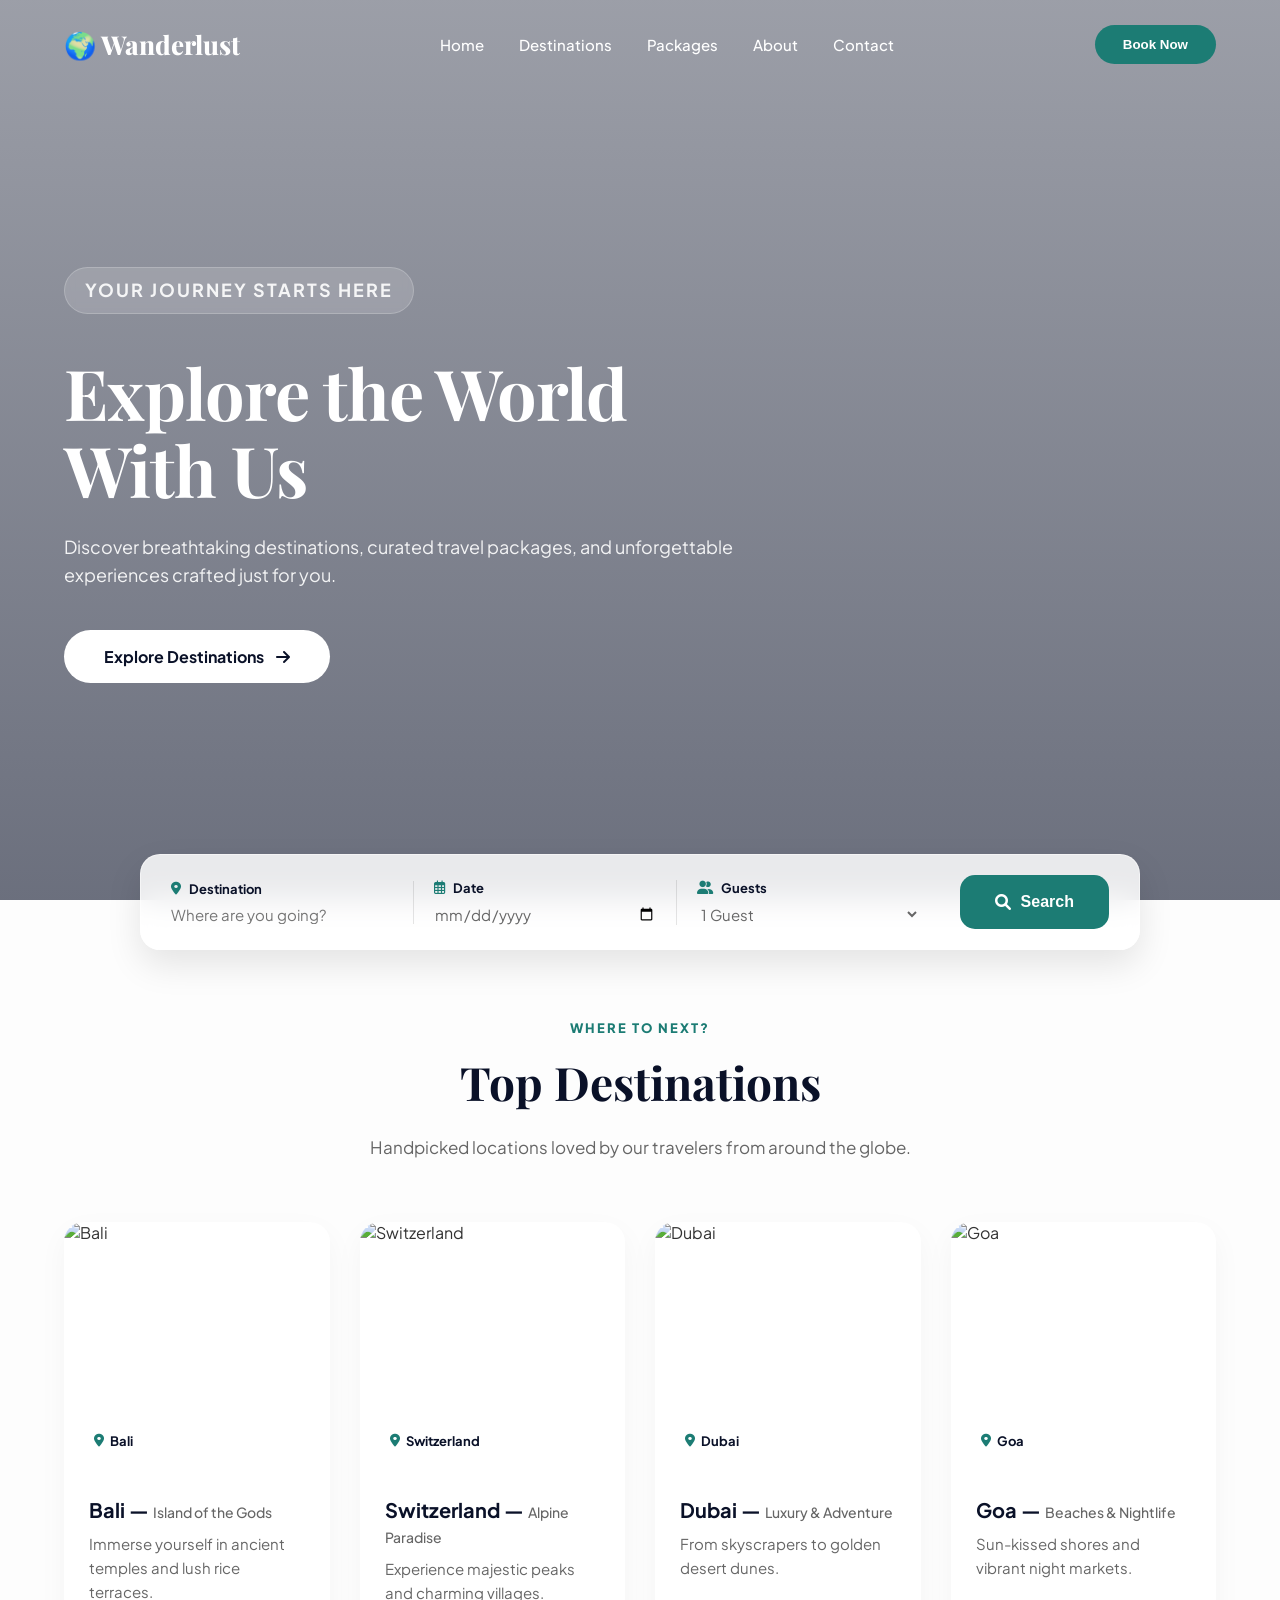
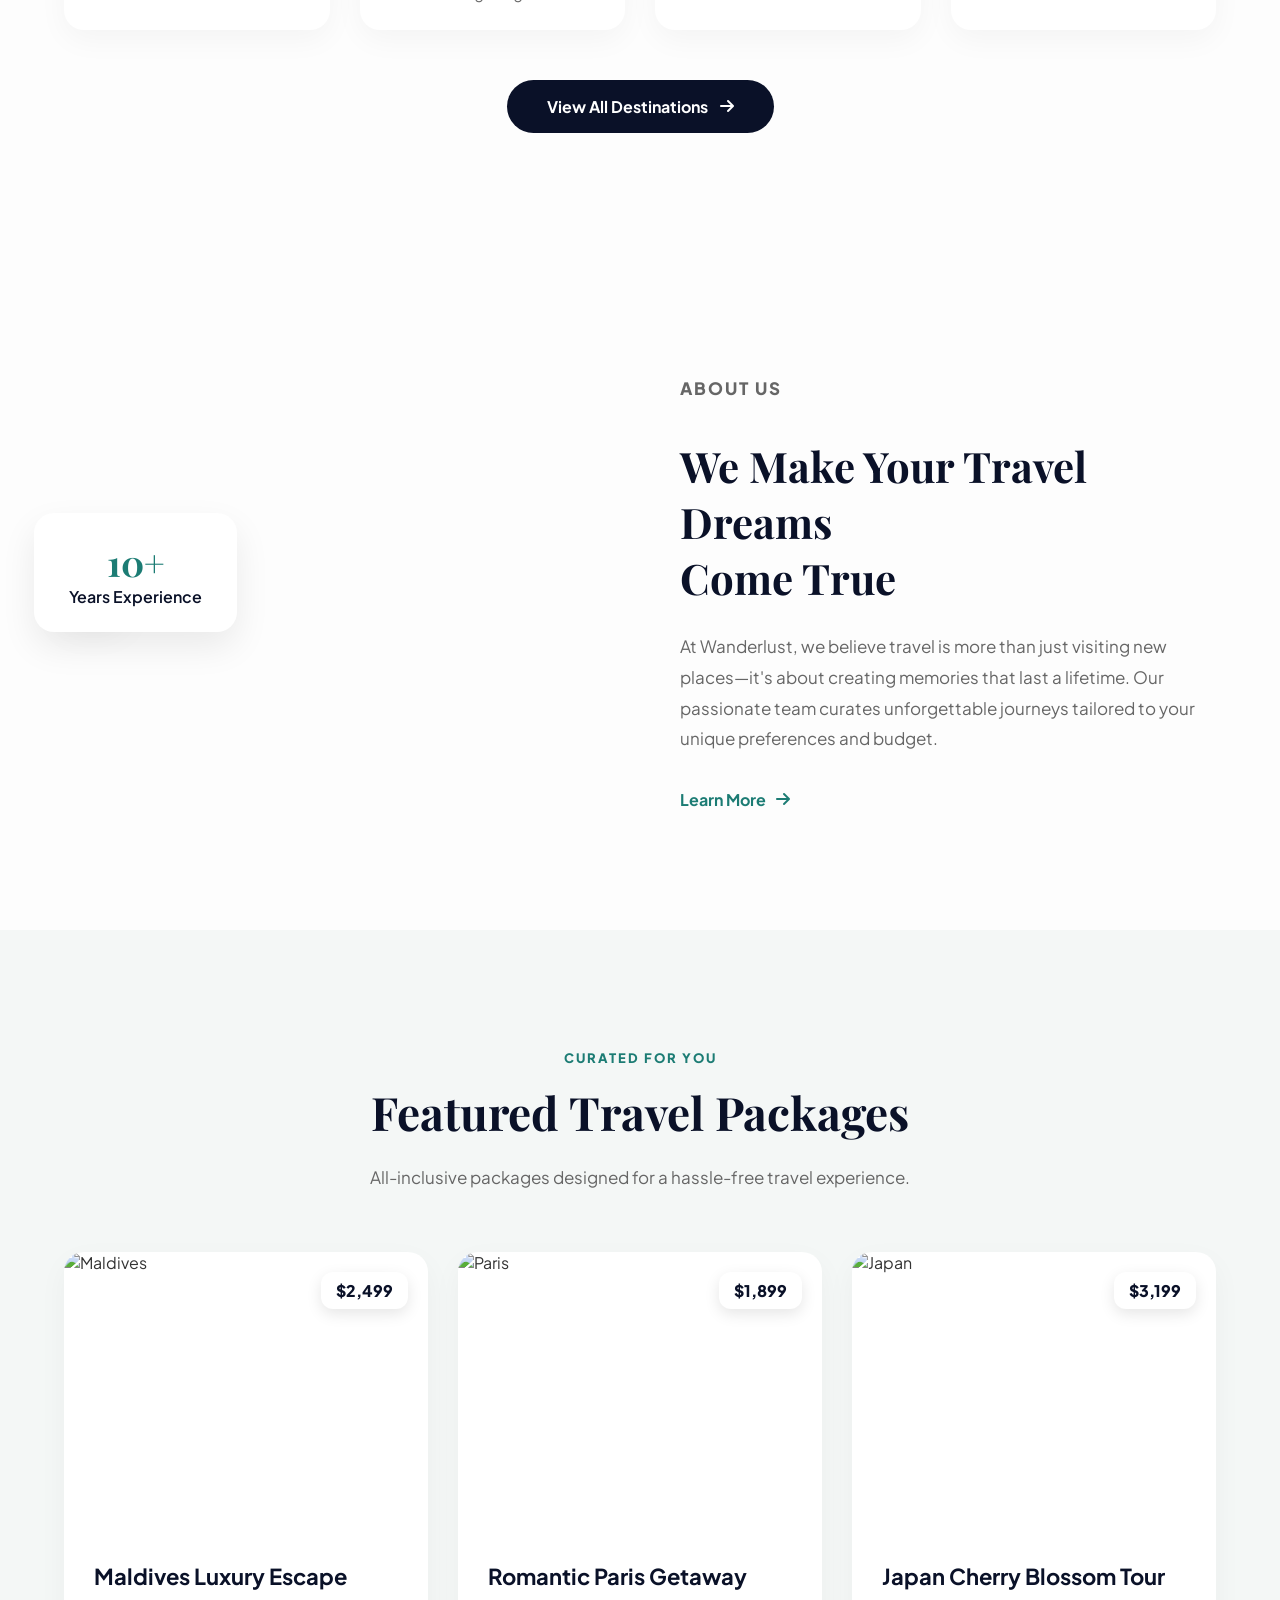
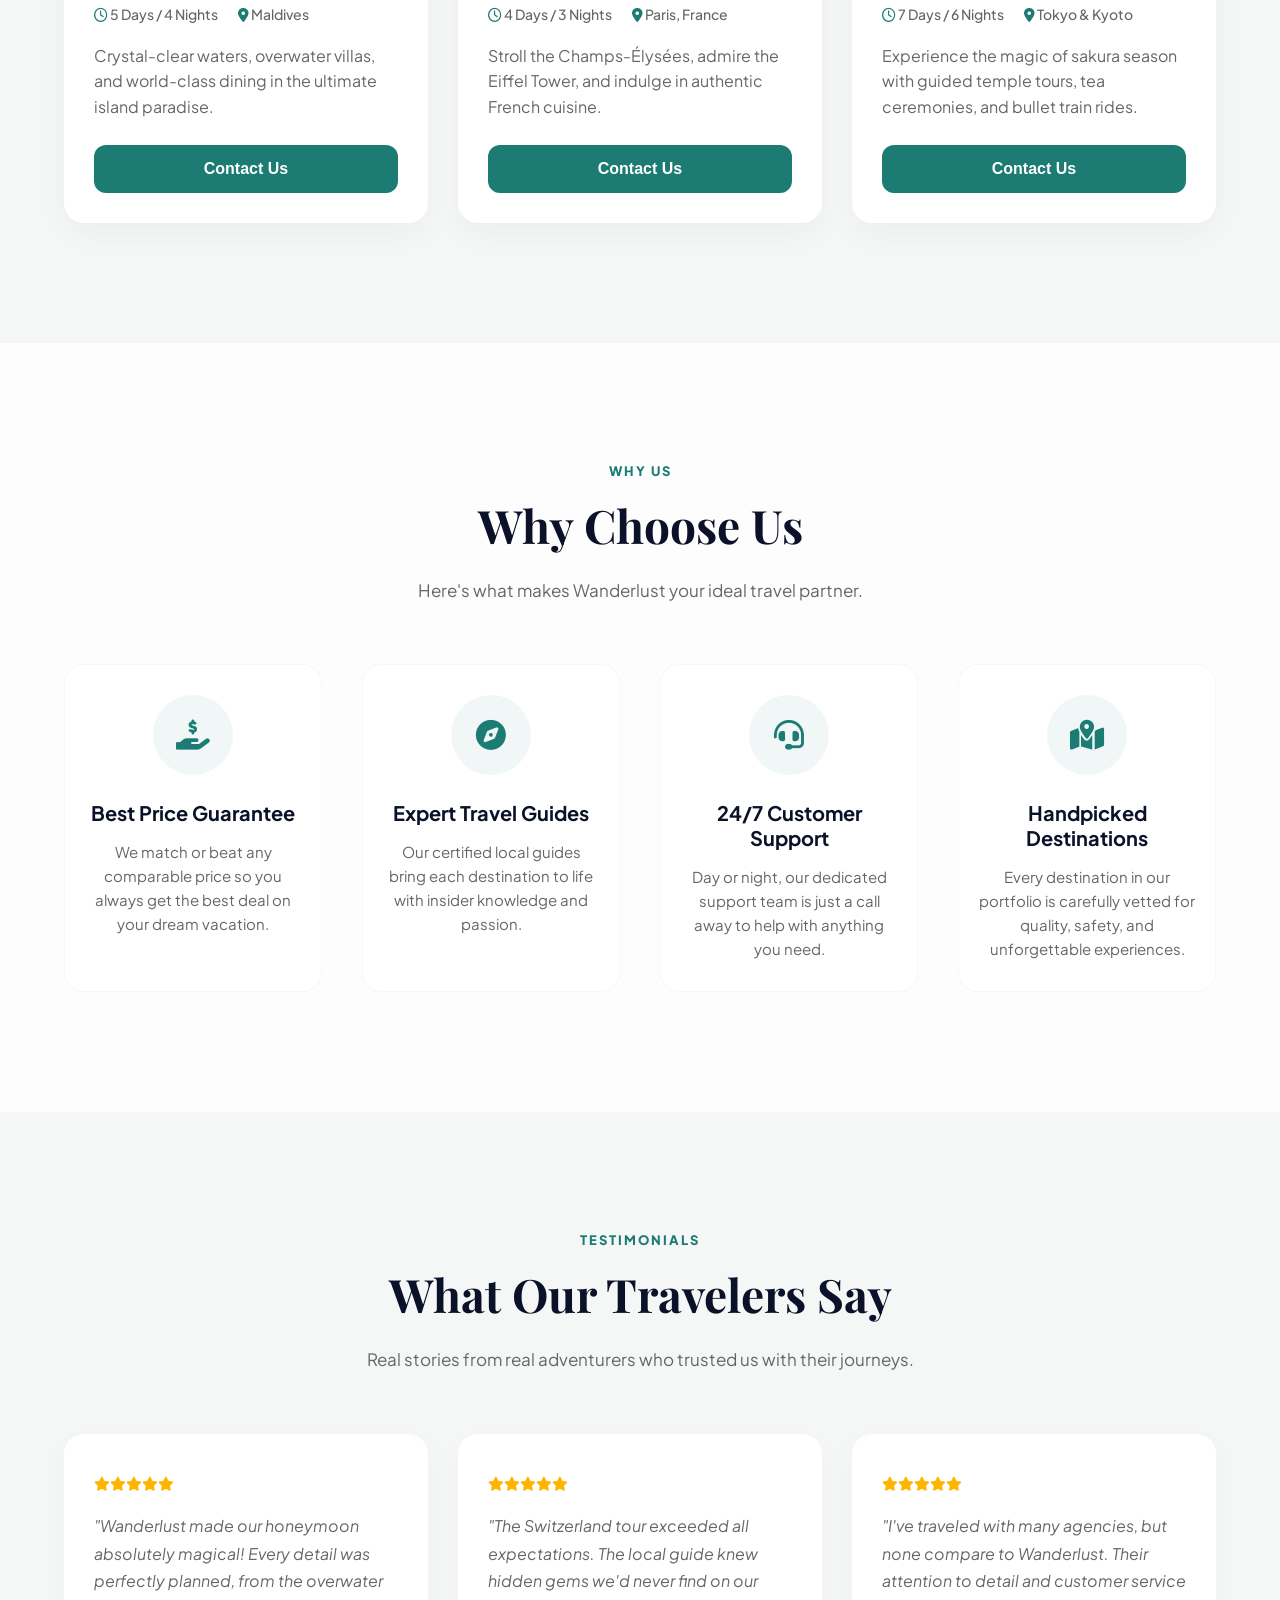
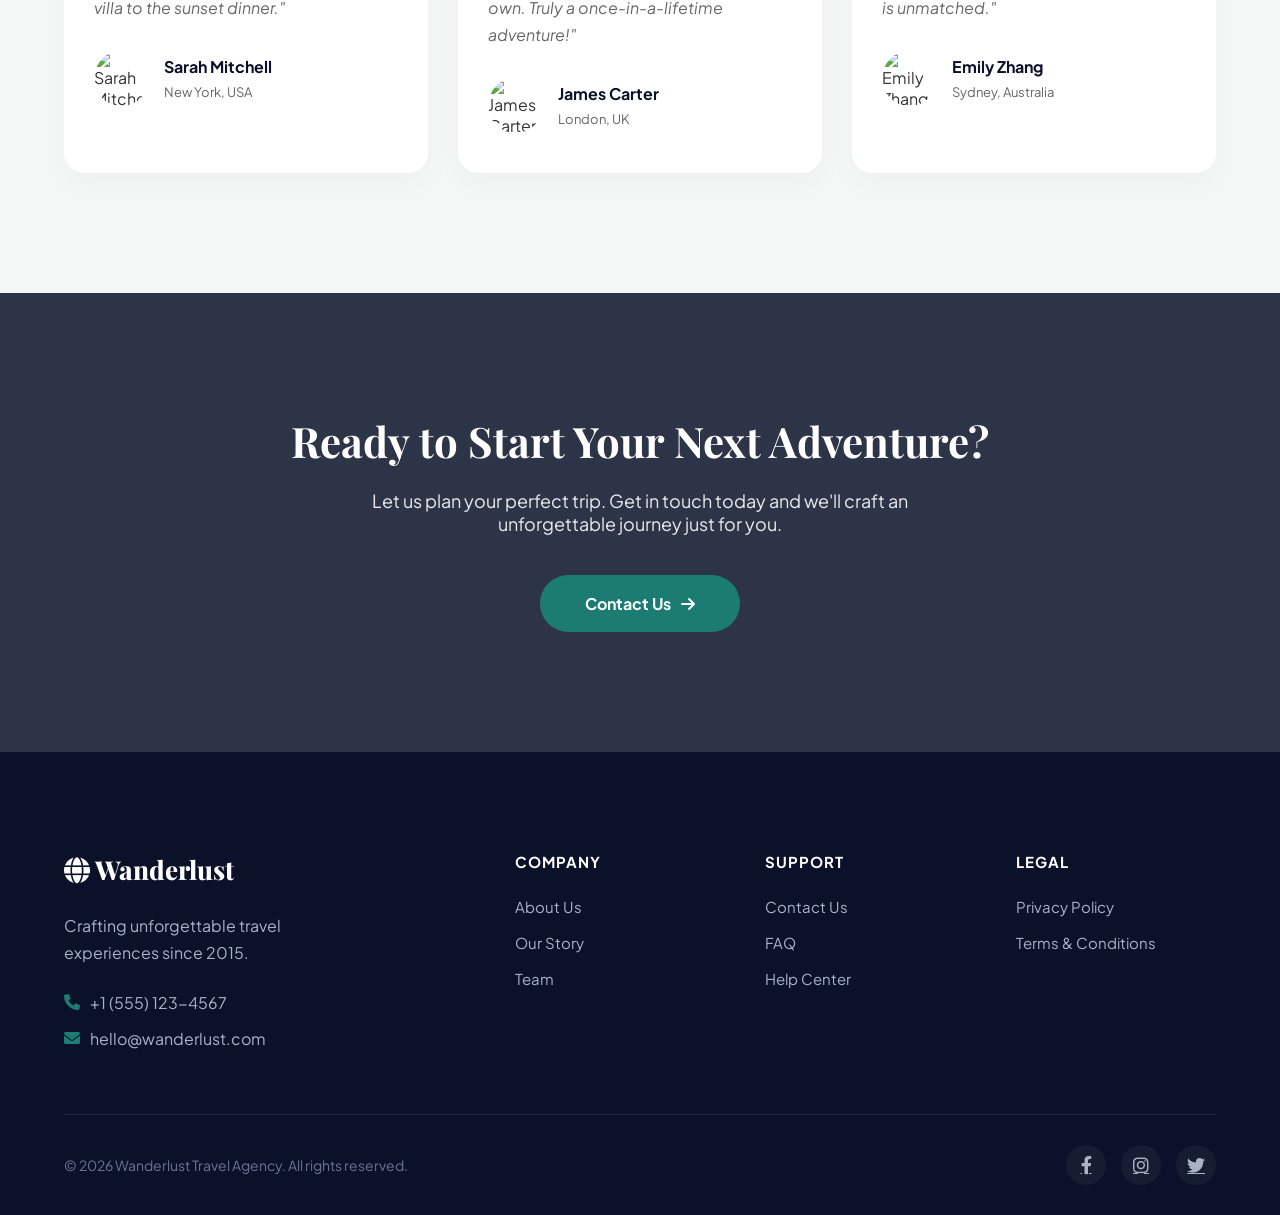
==== index.html @ 271e1ed6 "Upload project files to atharva-dev" ====
<!DOCTYPE html>
<html lang="en">
<head>
    <meta charset="UTF-8">
    <meta name="viewport" content="width=device-width, initial-scale=1.0">
    <title>Wanderlust Travel | Premium Experiences</title>
    <link rel="stylesheet" href="https://cdnjs.cloudflare.com/ajax/libs/font-awesome/6.0.0/css/all.min.css">
    <link rel="stylesheet" href="style.css">
</head>
<body>

    <nav class="navbar" id="navbar">
        <div class="container">
            <div class="logo">🌍 Wanderlust</div>
            <ul class="nav-links">
                <li><a href="index.html">Home</a></li>
                <li><a href="destinations.html">Destinations</a></li>
                <li><a href="index.html#packages">Packages</a></li>
                <li><a href="index.html#about">About</a></li>
                <li><a href="contact.html">Contact</a></li>
            </ul>
            <div class="nav-actions">
                <button class="book-btn">Book Now</button>
                <button class="menu-toggle" aria-label="Toggle Menu">
                    <i class="fas fa-bars"></i>
                </button>
            </div>
        </div>
    </nav>

    <header class="hero" id="home">
        <div class="video-wrapper">
            <video autoplay muted loop playsinline class="hero-video">
                <source src="https://cdn.pixabay.com/vimeo/32884025/ocean-24216.mp4?width=1280&hash=123" type="video/mp4">
            </video>
            <div class="video-overlay"></div>
        </div>

        <div class="container hero-content">
            <div class="hero-text-wrapper">
                <p class="tagline reveal-text">Your journey starts here</p>
                <h1 class="reveal-text">Explore the World<br>With Us</h1>
                <p class="reveal-text delay-1">Discover breathtaking destinations, curated travel packages, and unforgettable experiences crafted just for you.</p>
                <a href="destinations.html" class="explore-btn reveal-text delay-2">Explore Destinations <i class="fas fa-arrow-right"></i></a>
            </div>
        </div>

        <div class="booking-widget-container reveal-up delay-3">
            <form class="glass-booking-bar">
                <div class="input-group">
                    <label><i class="fas fa-map-marker-alt"></i> Destination</label>
                    <input type="text" placeholder="Where are you going?">
                </div>
                <div class="input-group">
                    <label><i class="far fa-calendar-alt"></i> Date</label>
                    <input type="date">
                </div>
                <div class="input-group">
                    <label><i class="fas fa-user-friends"></i> Guests</label>
                    <select>
                        <option>1 Guest</option>
                        <option>2 Guests</option>
                        <option>3+ Guests</option>
                    </select>
                </div>
                <button type="submit" class="search-btn"><i class="fas fa-search"></i> Search</button>
            </form>
        </div>
    </header>

    <section class="destinations" id="destinations-preview">
        <div class="container">
            <div class="section-header fade-up">
                <p class="subtitle">WHERE TO NEXT?</p>
                <h2>Top Destinations</h2>
                <p class="desc">Handpicked locations loved by our travelers from around the globe.</p>
            </div>

            <div class="grid">
                <div class="card hover-reveal fade-up">
                    <div class="card-img">
                        <img src="https://images.unsplash.com/photo-1537996194471-e657df975ab4?auto=format&fit=crop&w=500&q=80" alt="Bali">
                        <div class="badge"><i class="fas fa-map-marker-alt"></i> Bali</div>
                        <div class="card-overlay"><span class="view-btn">View Details</span></div>
                    </div>
                    <div class="card-info">
                        <h3>Bali — <span>Island of the Gods</span></h3>
                        <p>Immerse yourself in ancient temples and lush rice terraces.</p>
                    </div>
                </div>
                <div class="card hover-reveal fade-up delay-1">
                    <div class="card-img">
                        <img src="https://images.unsplash.com/photo-1527668752968-14dc70a27c95?auto=format&fit=crop&w=500&q=80" alt="Switzerland">
                        <div class="badge"><i class="fas fa-map-marker-alt"></i> Switzerland</div>
                        <div class="card-overlay"><span class="view-btn">View Details</span></div>
                    </div>
                    <div class="card-info">
                        <h3>Switzerland — <span>Alpine Paradise</span></h3>
                        <p>Experience majestic peaks and charming villages.</p>
                    </div>
                </div>
                <div class="card hover-reveal fade-up delay-2">
                    <div class="card-img">
                        <img src="https://images.unsplash.com/photo-1512453979798-5ea266f8880c?auto=format&fit=crop&w=500&q=80" alt="Dubai">
                        <div class="badge"><i class="fas fa-map-marker-alt"></i> Dubai</div>
                        <div class="card-overlay"><span class="view-btn">View Details</span></div>
                    </div>
                    <div class="card-info">
                        <h3>Dubai — <span>Luxury & Adventure</span></h3>
                        <p>From skyscrapers to golden desert dunes.</p>
                    </div>
                </div>
                <div class="card hover-reveal fade-up delay-3">
                    <div class="card-img">
                        <img src="https://images.unsplash.com/photo-1512343879784-a960bf40e7f2?auto=format&fit=crop&w=500&q=80" alt="Goa">
                        <div class="badge"><i class="fas fa-map-marker-alt"></i> Goa</div>
                        <div class="card-overlay"><span class="view-btn">View Details</span></div>
                    </div>
                    <div class="card-info">
                        <h3>Goa — <span>Beaches & Nightlife</span></h3>
                        <p>Sun-kissed shores and vibrant night markets.</p>
                    </div>
                </div>
            </div>

            <div style="text-align: center; margin-top: 50px;" class="fade-up">
                <a href="destinations.html" class="explore-btn magnetic-btn" style="background: var(--dark-navy); color: var(--white);">View All Destinations <i class="fas fa-arrow-right"></i></a>
            </div>
        </div>
    </section>

    <section class="about" id="about">
        <div class="container">
            <div class="about-img fade-up">
                <img src="https://images.unsplash.com/photo-1488646953014-85cb44e25828?auto=format&fit=crop&w=800&q=80" alt="Travel">
                <div class="exp-box"> 
                    <h4>10+</h4>
                    <p>Years Experience</p>
                </div>
            </div>

            <div class="about-text fade-up delay-1">
                <p class="section-tag">ABOUT US</p>
                <h2>We Make Your Travel Dreams <br> Come True</h2>
                <p>At Wanderlust, we believe travel is more than just visiting new places—it's about creating memories that last a lifetime. Our passionate team curates unforgettable journeys tailored to your unique preferences and budget.</p>
                <a href="#" class="learn-more">Learn More <i class="fas fa-arrow-right"></i></a>
            </div>
        </div>
    </section>

    <section class="packages" id="packages">
        <div class="container">
            <div class="section-header fade-up">
                <p class="subtitle">CURATED FOR YOU</p>
                <h2>Featured Travel Packages</h2>
                <p class="desc">All-inclusive packages designed for a hassle-free travel experience.</p>
            </div>

            <div class="package-grid">
                <div class="package-card fade-up">
                    <div class="package-img">
                        <img src="https://images.unsplash.com/photo-1514282401047-d79a71a590e8?auto=format&fit=crop&w=600&q=80" alt="Maldives">
                        <div class="price-badge">$2,499</div>
                    </div>
                    <div class="package-info">
                        <h3>Maldives Luxury Escape</h3>
                        <div class="meta">
                            <span><i class="far fa-clock"></i> 5 Days / 4 Nights</span>
                            <span><i class="fas fa-map-marker-alt"></i> Maldives</span>
                        </div>
                        <p>Crystal-clear waters, overwater villas, and world-class dining in the ultimate island paradise.</p>
                        <button class="contact-btn magnetic-btn">Contact Us</button>
                    </div>
                </div>

                <div class="package-card fade-up delay-1">
                    <div class="package-img">
                        <img src="https://images.unsplash.com/photo-1502602898657-3e91760cbb34?auto=format&fit=crop&w=600&q=80" alt="Paris">
                        <div class="price-badge">$1,899</div>
                    </div>
                    <div class="package-info">
                        <h3>Romantic Paris Getaway</h3>
                        <div class="meta">
                            <span><i class="far fa-clock"></i> 4 Days / 3 Nights</span>
                            <span><i class="fas fa-map-marker-alt"></i> Paris, France</span>
                        </div>
                        <p>Stroll the Champs-Élysées, admire the Eiffel Tower, and indulge in authentic French cuisine.</p>
                        <button class="contact-btn magnetic-btn">Contact Us</button>
                    </div>
                </div>

                <div class="package-card fade-up delay-2">
                    <div class="package-img">
                        <img src="https://images.unsplash.com/photo-1493976040374-85c8e12f0c0e?auto=format&fit=crop&w=600&q=80" alt="Japan">
                        <div class="price-badge">$3,199</div>
                    </div>
                    <div class="package-info">
                        <h3>Japan Cherry Blossom Tour</h3>
                        <div class="meta">
                            <span><i class="far fa-clock"></i> 7 Days / 6 Nights</span>
                            <span><i class="fas fa-map-marker-alt"></i> Tokyo & Kyoto</span>
                        </div>
                        <p>Experience the magic of sakura season with guided temple tours, tea ceremonies, and bullet train rides.</p>
                        <button class="contact-btn magnetic-btn">Contact Us</button>
                    </div>
                </div>
            </div>
        </div>
    </section>

   <section class="why-us">
        <div class="container">
            <div class="section-header fade-up">
                <p class="subtitle">WHY US</p>
                <h2>Why Choose Us</h2>
                <p class="desc">Here's what makes Wanderlust your ideal travel partner.</p>
            </div>

            <div class="features-grid">
                <div class="feature-item fade-up">
                    <div class="icon-box">
                        <i class="fas fa-hand-holding-usd"></i>
                    </div>
                    <h3>Best Price Guarantee</h3>
                    <p>We match or beat any comparable price so you always get the best deal on your dream vacation.</p>
                </div>

                <div class="feature-item fade-up delay-1">
                    <div class="icon-box">
                        <i class="fas fa-compass"></i>
                    </div>
                    <h3>Expert Travel Guides</h3>
                    <p>Our certified local guides bring each destination to life with insider knowledge and passion.</p>
                </div>

                <div class="feature-item fade-up delay-2">
                    <div class="icon-box">
                        <i class="fas fa-headset"></i>
                    </div>
                    <h3>24/7 Customer Support</h3>
                    <p>Day or night, our dedicated support team is just a call away to help with anything you need.</p>
                </div>

                <div class="feature-item fade-up delay-3">
                    <div class="icon-box">
                        <i class="fas fa-map-marked-alt"></i>
                    </div>
                    <h3>Handpicked Destinations</h3>
                    <p>Every destination in our portfolio is carefully vetted for quality, safety, and unforgettable experiences.</p>
                </div>
            </div>
        </div>
    </section>

    <section class="testimonials">
        <div class="container">
            <div class="section-header fade-up">
                <p class="subtitle">TESTIMONIALS</p>
                <h2>What Our Travelers Say</h2>
                <p class="desc">Real stories from real adventurers who trusted us with their journeys.</p>
            </div>

            <div class="testimonials-grid">
                <div class="testimonial-card fade-up">
                    <div class="stars">
                        <i class="fas fa-star"></i><i class="fas fa-star"></i><i class="fas fa-star"></i><i class="fas fa-star"></i><i class="fas fa-star"></i>
                    </div>
                    <p class="quote">"Wanderlust made our honeymoon absolutely magical! Every detail was perfectly planned, from the overwater villa to the sunset dinner."</p>
                    <div class="user-info">
                        <img src="https://images.unsplash.com/photo-1494790108377-be9c29b29330?auto=format&fit=crop&w=100&q=80" alt="Sarah Mitchell">
                        <div class="user-details">
                            <h4>Sarah Mitchell</h4>
                            <span>New York, USA</span>
                        </div>
                    </div>
                </div>

                <div class="testimonial-card fade-up delay-1">
                    <div class="stars">
                        <i class="fas fa-star"></i><i class="fas fa-star"></i><i class="fas fa-star"></i><i class="fas fa-star"></i><i class="fas fa-star"></i>
                    </div>
                    <p class="quote">"The Switzerland tour exceeded all expectations. The local guide knew hidden gems we'd never find on our own. Truly a once-in-a-lifetime adventure!"</p>
                    <div class="user-info">
                        <img src="https://images.unsplash.com/photo-1507003211169-0a1dd7228f2d?auto=format&fit=crop&w=100&q=80" alt="James Carter">
                        <div class="user-details">
                            <h4>James Carter</h4>
                            <span>London, UK</span>
                        </div>
                    </div>
                </div>

                <div class="testimonial-card fade-up delay-2">
                    <div class="stars">
                        <i class="fas fa-star"></i><i class="fas fa-star"></i><i class="fas fa-star"></i><i class="fas fa-star"></i><i class="fas fa-star"></i>
                    </div>
                    <p class="quote">"I've traveled with many agencies, but none compare to Wanderlust. Their attention to detail and customer service is unmatched."</p>
                    <div class="user-info">
                        <img src="https://images.unsplash.com/photo-1438761681033-6461ffad8d80?auto=format&fit=crop&w=100&q=80" alt="Emily Zhang">
                        <div class="user-details">
                            <h4>Emily Zhang</h4>
                            <span>Sydney, Australia</span>
                        </div>
                    </div>
                </div>
            </div>
        </div>
    </section>

    <section class="cta-section fade-up">
        <div class="container">
            <h2>Ready to Start Your Next Adventure?</h2>
            <p>Let us plan your perfect trip. Get in touch today and we'll craft an unforgettable journey just for you.</p>
            <a href="contact.html" class="cta-btn magnetic-btn">Contact Us <i class="fas fa-arrow-right"></i></a>
        </div>
    </section>

    <footer class="main-footer" id="contact">
        <div class="container">
            <div class="footer-grid">
                <div class="footer-col">
                    <div class="footer-logo"><i class="fas fa-globe"></i> Wanderlust</div>
                    <p class="footer-about">Crafting unforgettable travel experiences since 2015.</p>
                    <ul class="contact-info">
                        <li><i class="fas fa-phone"></i> +1 (555) 123-4567</li>
                        <li><i class="fas fa-envelope"></i> hello@wanderlust.com</li>
                    </ul>
                </div>
                <div class="footer-col">
                    <h4>COMPANY</h4>
                    <ul>
                        <li><a href="index.html#about">About Us</a></li>
                        <li><a href="#">Our Story</a></li>
                        <li><a href="#">Team</a></li>
                    </ul>
                </div>
                <div class="footer-col">
                    <h4>SUPPORT</h4>
                    <ul>
                        <li><a href="contact.html">Contact Us</a></li>
                        <li><a href="#">FAQ</a></li>
                        <li><a href="#">Help Center</a></li>
                    </ul>
                </div>
                <div class="footer-col">
                    <h4>LEGAL</h4>
                    <ul>
                        <li><a href="#">Privacy Policy</a></li>
                        <li><a href="#">Terms & Conditions</a></li>
                    </ul>
                </div>
            </div>
            <div class="footer-bottom">
                <p>© 2026 Wanderlust Travel Agency. All rights reserved.</p>
                <div class="social-links">
                    <a href="#" aria-label="Facebook"><i class="fab fa-facebook-f"></i></a>
                    <a href="#" aria-label="Instagram"><i class="fab fa-instagram"></i></a>
                    <a href="#" aria-label="Twitter"><i class="fab fa-twitter"></i></a>
                </div>
            </div>
        </div>
    </footer>

    <script src="script.js"></script> 
</body>
</html>
---- style.css ----
/* =========================================
   VARIABLES & RESET
========================================= */
@import url('https://fonts.googleapis.com/css2?family=Playfair+Display:wght@600;700;800&family=Plus+Jakarta+Sans:wght@400;500;600;700&display=swap');

:root {
    --primary-teal: #1c7c74;
    --primary-dark: #145e58;
    --dark-navy: #0a1128;
    --light-bg: #fdfdfd;
    --white: #ffffff;
    --text-main: #333333;
    --text-muted: #666666;
    --glass-bg: rgba(255, 255, 255, 0.15);
    --glass-border: rgba(255, 255, 255, 0.2);
    --transition-smooth: 0.4s cubic-bezier(0.25, 1, 0.5, 1);
}

* { 
    margin: 0; 
    padding: 0; 
    box-sizing: border-box; 
}

html {
    scroll-behavior: smooth; 
}

body {
    font-family: 'Plus Jakarta Sans', sans-serif;
    color: var(--text-main);
    background-color: var(--light-bg);
    overflow-x: hidden;
}

h1, h2, .logo {
    font-family: 'Playfair Display', serif;
}

.container { 
    max-width: 1200px; 
    margin: 0 auto; 
    width: 90%; 
}

/* =========================================
   NAVBAR
========================================= */
.navbar { 
    position: fixed; 
    top: 0; 
    width: 100%;
    padding: 25px 0; 
    background: transparent;
    transition: all 0.4s ease;
    z-index: 1000; 
}

.navbar.scrolled {
    background: rgba(255, 255, 255, 0.95);
    backdrop-filter: blur(10px);
    padding: 15px 0;
    box-shadow: 0 4px 20px rgba(0, 0, 0, 0.05);
}

.navbar .container { 
    display: flex; 
    justify-content: space-between; 
    align-items: center; 
}

.logo { 
    font-size: 26px; 
    font-weight: 800; 
    color: var(--white); 
    display: flex; 
    align-items: center; 
    gap: 10px; 
    transition: color 0.3s ease;
}

.navbar.scrolled .logo {
    color: var(--primary-teal);
}

.nav-links { 
    display: flex; 
    list-style: none; 
    gap: 35px; 
}

.nav-links a { 
    text-decoration: none; 
    color: var(--white); 
    font-weight: 500; 
    font-size: 15px;
    transition: var(--transition-smooth);
}

.navbar.scrolled .nav-links a {
    color: var(--dark-navy);
}

.nav-links a:hover {
    color: var(--primary-teal);
}

.nav-actions {
    display: flex;
    align-items: center;
    gap: 15px;
}

.book-btn { 
    background: var(--primary-teal); 
    color: var(--white); 
    border: none; 
    padding: 12px 28px; 
    border-radius: 30px; 
    cursor: pointer; 
    font-weight: 600; 
    transition: var(--transition-smooth);
}

.book-btn:hover {
    background: var(--primary-dark);
    transform: translateY(-2px);
    box-shadow: 0 5px 15px rgba(28, 124, 116, 0.3);
}

.menu-toggle {
    display: none;
    background: transparent;
    border: none;
    color: var(--white);
    font-size: 24px;
    cursor: pointer;
}

.navbar.scrolled .menu-toggle {
    color: var(--dark-navy);
}

/* =========================================
   HOME HERO SECTION & BOOKING BAR
========================================= */
.hero {
    position: relative;
    height: 100vh; 
    min-height: 700px;
    display: flex; 
    align-items: center;
    color: var(--white);
    background: url('https://images.unsplash.com/photo-1507525428034-b723cf961d3e?auto=format&fit=crop&w=1600&q=80') center/cover no-repeat;
}

.video-wrapper {
    position: absolute;
    top: 0;
    left: 0;
    width: 100%;
    height: 100%;
    z-index: -1;
    overflow: hidden;
}

.hero-video {
    width: 100%;
    height: 100%;
    object-fit: cover;
}

.video-overlay {
    position: absolute;
    top: 0;
    left: 0;
    width: 100%;
    height: 100%;
    background: linear-gradient(rgba(10, 17, 40, 0.4), rgba(10, 17, 40, 0.6));
}

.hero-content {
    position: relative;
    z-index: 2;
    padding-top: 50px;
}

.hero-text-wrapper {
    max-width: 700px;
}

.tagline { 
    background: var(--glass-bg); 
    backdrop-filter: blur(5px);
    padding: 8px 20px; 
    border-radius: 30px; 
    font-size: 12px; 
    text-transform: uppercase; 
    letter-spacing: 2px; 
    display: inline-block; 
    margin-bottom: 25px; 
    font-weight: 700; 
    border: 1px solid var(--glass-border);
}

.hero h1 { 
    font-size: 70px; 
    margin-bottom: 25px; 
    line-height: 1.1; 
    letter-spacing: -1px;
}

.hero p { 
    font-size: 18px; 
    margin-bottom: 40px; 
    line-height: 1.6;
    color: rgba(255, 255, 255, 0.9);
}

.explore-btn { 
    background: var(--white); 
    color: var(--dark-navy); 
    padding: 16px 40px; 
    border-radius: 30px; 
    text-decoration: none; 
    font-weight: 700; 
    display: inline-flex; 
    align-items: center; 
    gap: 12px; 
    transition: var(--transition-smooth);
}

.explore-btn:hover {
    background: var(--primary-teal);
    color: var(--white);
    transform: translateY(-3px);
    box-shadow: 0 10px 20px rgba(0,0,0,0.2);
}

.booking-widget-container {
    position: absolute;
    bottom: -50px;
    left: 50%;
    transform: translateX(-50%);
    width: 90%;
    max-width: 1000px;
    z-index: 10;
}

.glass-booking-bar {
    background: rgba(255, 255, 255, 0.85);
    backdrop-filter: blur(15px);
    border: 1px solid rgba(255, 255, 255, 0.5);
    border-radius: 20px;
    padding: 20px 30px;
    display: flex;
    justify-content: space-between;
    align-items: center;
    box-shadow: 0 15px 35px rgba(0, 0, 0, 0.1);
    gap: 20px;
}

.input-group {
    display: flex;
    flex-direction: column;
    flex: 1;
    border-right: 1px solid rgba(0,0,0,0.1);
    padding-right: 20px;
}

.input-group:nth-child(3) { border-right: none; }

.input-group label {
    font-size: 13px;
    font-weight: 700;
    color: var(--dark-navy);
    margin-bottom: 8px;
    display: flex;
    align-items: center;
    gap: 8px;
}

.input-group label i { color: var(--primary-teal); }

.input-group input, 
.input-group select {
    border: none;
    background: transparent;
    font-size: 15px;
    color: var(--text-muted);
    outline: none;
    font-family: inherit;
    cursor: pointer;
}

.search-btn {
    background: var(--primary-teal);
    color: var(--white);
    border: none;
    padding: 18px 35px;
    border-radius: 15px;
    font-size: 16px;
    font-weight: 700;
    cursor: pointer;
    display: flex;
    align-items: center;
    gap: 10px;
    transition: var(--transition-smooth);
}

.search-btn:hover {
    background: var(--primary-dark);
    box-shadow: 0 5px 15px rgba(28, 124, 116, 0.3);
}

/* =========================================
   SHARED SECTION STYLES
========================================= */
section { padding: 120px 0; }

.section-header { 
    text-align: center;
    margin-bottom: 60px; 
}

.section-header .subtitle { 
    color: var(--primary-teal); 
    font-size: 13px; 
    font-weight: 800; 
    letter-spacing: 2px; 
    text-transform: uppercase; 
    margin-bottom: 15px; 
}

.section-header h2 { 
    font-size: 46px; 
    color: var(--dark-navy); 
    margin-bottom: 20px; 
}

.section-header .desc { 
    font-size: 17px; 
    color: var(--text-muted); 
    max-width: 600px; 
    margin: 0 auto; 
    line-height: 1.7; 
}

/* =========================================
   MICRO-INTERACTIONS & CARDS (Home Page)
========================================= */
.grid, .package-grid { display: grid; gap: 30px; }
.grid { grid-template-columns: repeat(4, 1fr); }
.package-grid { grid-template-columns: repeat(3, 1fr); }

.card, .package-card { 
    border-radius: 20px; 
    overflow: hidden; 
    background: var(--white); 
    box-shadow: 0 10px 30px rgba(0,0,0,0.04); 
    transition: var(--transition-smooth); 
}

.card:hover, .package-card:hover { 
    transform: translateY(-10px); 
    box-shadow: 0 20px 40px rgba(0,0,0,0.08);
}

.card-img { height: 250px; position: relative; overflow: hidden; }
.card-img img { width: 100%; height: 100%; object-fit: cover; transition: transform 0.8s ease; }
.hover-reveal:hover .card-img img { transform: scale(1.1); }

.card-overlay {
    position: absolute;
    inset: 0;
    background: rgba(10, 17, 40, 0.4);
    display: flex;
    align-items: center;
    justify-content: center;
    opacity: 0;
    transition: var(--transition-smooth);
}

.hover-reveal:hover .card-overlay { opacity: 1; }

.view-btn {
    color: var(--white);
    border: 2px solid var(--white);
    padding: 10px 20px;
    border-radius: 30px;
    font-weight: 600;
    font-size: 14px;
    transform: translateY(20px);
    transition: var(--transition-smooth);
}

.hover-reveal:hover .view-btn { transform: translateY(0); }
.view-btn:hover { background: var(--white); color: var(--dark-navy); }

.badge { 
    position: absolute; bottom: 15px; left: 15px; z-index: 2;
    background: var(--white); padding: 8px 15px; border-radius: 10px; 
    font-size: 13px; font-weight: 700; color: var(--dark-navy);
    display: flex; align-items: center; gap: 6px; 
}

.badge i { color: var(--primary-teal); }
.card-info { padding: 25px; }
.card-info h3 { font-size: 20px; margin-bottom: 8px; color: var(--dark-navy); }
.card-info span { color: var(--text-muted); font-size: 14px; font-weight: 500;}
.card-info p { font-size: 15px; color: var(--text-muted); line-height: 1.6; margin-top: 10px;}

/* =========================================
   ABOUT, PACKAGES, WHY US (Home Page)
========================================= */
.about .container { display: flex; align-items: center; gap: 80px; }
.about-img { flex: 1; position: relative; }
.about-img img { width: 100%; border-radius: 20px; box-shadow: 0 20px 40px rgba(0,0,0,0.1); }
.exp-box { position: absolute; bottom: -30px; left: -30px; background: var(--white); padding: 25px 35px; border-radius: 20px; text-align: center; box-shadow: 0 15px 35px rgba(0,0,0,0.08); }
.exp-box h4 { font-size: 36px; color: var(--primary-teal); font-family: 'Playfair Display', serif; }
.exp-box p { font-weight: 600; color: var(--dark-navy); }
.about-text { flex: 1; }
.section-tag { color: var(--primary-teal); font-weight: 800; letter-spacing: 2px; font-size: 13px; margin-bottom: 15px; }
.about-text h2 { font-size: 42px; margin-bottom: 25px; color: var(--dark-navy); }
.about-text p { font-size: 17px; color: var(--text-muted); line-height: 1.8; margin-bottom: 35px; }
.learn-more { color: var(--primary-teal); font-weight: 700; text-decoration: none; display: flex; align-items: center; gap: 10px; font-size: 16px; transition: 0.3s; }
.learn-more:hover { gap: 15px; }

.packages { background-color: #f4f7f6; }
.package-img { position: relative; height: 280px; }
.package-img img { width: 100%; height: 100%; object-fit: cover; }
.price-badge { position: absolute; top: 20px; right: 20px; background: var(--white); color: var(--dark-navy); padding: 8px 15px; border-radius: 12px; font-weight: 800; font-size: 16px; box-shadow: 0 5px 15px rgba(0,0,0,0.1); }
.package-info { padding: 30px; }
.package-info h3 { font-size: 22px; color: var(--dark-navy); margin-bottom: 15px; }
.package-info .meta { display: flex; gap: 20px; font-size: 14px; color: var(--text-muted); margin-bottom: 20px; font-weight: 500; }
.package-info .meta i { color: var(--primary-teal); }
.package-info p { color: var(--text-muted); line-height: 1.6; margin-bottom: 25px;}
.contact-btn { width: 100%; background: var(--primary-teal); color: var(--white); border: none; padding: 15px; border-radius: 12px; font-weight: 700; font-size: 16px; cursor: pointer; transition: var(--transition-smooth); }
.contact-btn:hover { background: var(--primary-dark); }

.features-grid { display: grid; grid-template-columns: repeat(4, 1fr); gap: 40px; text-align: center; }
.feature-item { padding: 30px 20px; background: var(--white); border-radius: 20px; transition: var(--transition-smooth); border: 1px solid rgba(0,0,0,0.03); }
.feature-item:hover { transform: translateY(-10px); box-shadow: 0 15px 30px rgba(0,0,0,0.05); }
.icon-box { width: 80px; height: 80px; background-color: #f0f7f6; color: var(--primary-teal); border-radius: 50%; display: flex; align-items: center; justify-content: center; margin: 0 auto 25px; font-size: 30px; transition: var(--transition-smooth); }
.feature-item:hover .icon-box { background-color: var(--primary-teal); color: var(--white); }
.feature-item h3 { font-size: 20px; color: var(--dark-navy); margin-bottom: 15px; }
.feature-item p { font-size: 15px; color: var(--text-muted); line-height: 1.6; }

.testimonials { background: #f4f7f6; }
.testimonials-grid { display: grid; grid-template-columns: repeat(3, 1fr); gap: 30px; }
.testimonial-card { background: var(--white); padding: 40px 30px; border-radius: 20px; box-shadow: 0 10px 30px rgba(0,0,0,0.03); }
.stars { color: #ffb400; margin-bottom: 20px; font-size: 14px; }
.quote { font-style: italic; color: var(--text-muted); margin-bottom: 30px; line-height: 1.7; font-size: 16px; }
.user-info { display: flex; align-items: center; gap: 15px; }
.user-info img { width: 55px; height: 55px; border-radius: 50%; object-fit: cover; }
.user-details h4 { color: var(--dark-navy); font-size: 16px; margin-bottom: 3px; }
.user-details span { color: var(--text-muted); font-size: 13px; }

/* =========================================
   CTA & FOOTER (Shared)
========================================= */
.cta-section { 
    padding: 120px 0; text-align: center; color: var(--white);
    background: linear-gradient(rgba(10, 17, 40, 0.85), rgba(10, 17, 40, 0.85)), 
                url('https://images.unsplash.com/photo-1464822759023-fed622ff2c3b?auto=format&fit=crop&w=1600&q=80');
    background-size: cover; background-attachment: fixed; 
}
.cta-section h2 { font-size: 42px; margin-bottom: 20px; color: var(--white); }
.cta-section p { font-size: 18px; opacity: 0.9; margin-bottom: 40px; max-width: 600px; margin-left: auto; margin-right: auto; }
.cta-btn { background: var(--primary-teal); color: var(--white); padding: 18px 45px; border-radius: 30px; text-decoration: none; font-weight: 700; display: inline-flex; align-items: center; gap: 10px; transition: var(--transition-smooth); }
.cta-btn:hover { background: var(--white); color: var(--dark-navy); transform: translateY(-3px); }

.main-footer { background: var(--dark-navy); color: var(--white); padding: 100px 0 30px; }
.footer-grid { display: grid; grid-template-columns: 2fr 1fr 1fr 1fr; gap: 50px; border-bottom: 1px solid rgba(255,255,255,0.1); padding-bottom: 50px; }
.footer-logo { font-size: 26px; font-weight: 800; color: var(--white); margin-bottom: 25px; font-family: 'Playfair Display', serif; }
.footer-about { color: #aab2c8; line-height: 1.7; margin-bottom: 25px; max-width: 300px;}
.contact-info { list-style: none; color: #aab2c8; }
.contact-info li { margin-bottom: 15px; display: flex; align-items: center; gap: 10px; }
.contact-info i { color: var(--primary-teal); }
.footer-col h4 { margin-bottom: 25px; font-size: 15px; letter-spacing: 1px; }
.footer-col ul { list-style: none; }
.footer-col ul li { margin-bottom: 15px; }
.footer-col a { color: #aab2c8; text-decoration: none; font-size: 15px; transition: 0.3s; }
.footer-col a:hover { color: var(--primary-teal); padding-left: 5px; }
.footer-bottom { display: flex; justify-content: space-between; align-items: center; padding-top: 30px; color: #6a7691; font-size: 14px; }
.social-links { display: flex; gap: 15px; }
.social-links a { color: #aab2c8; font-size: 18px; background: rgba(255,255,255,0.05); width: 40px; height: 40px; display: flex; align-items: center; justify-content: center; border-radius: 50%; transition: 0.3s; }
.social-links a:hover { background: var(--primary-teal); color: var(--white); transform: translateY(-3px); }

/* =========================================
   ANIMATION CLASSES
========================================= */
.fade-up { opacity: 0; transform: translateY(40px); transition: opacity 0.8s ease-out, transform 0.8s ease-out; }
.fade-up.active { opacity: 1; transform: translateY(0); }
.reveal-text { opacity: 0; transform: translateY(20px); transition: opacity 0.8s cubic-bezier(0.25, 1, 0.5, 1), transform 0.8s cubic-bezier(0.25, 1, 0.5, 1); }
.reveal-text.active { opacity: 1; transform: translateY(0); }
.reveal-up { opacity: 0; transform: translate(-50%, 40px) !important; transition: opacity 1s ease-out, transform 1s ease-out; }
.reveal-up.active { opacity: 1; transform: translate(-50%, 0) !important; }
.delay-1 { transition-delay: 0.15s; }
.delay-2 { transition-delay: 0.3s; }
.delay-3 { transition-delay: 0.45s; }

/* =========================================
   DESTINATIONS PAGE STYLES
========================================= */

/* 1. Destinations Hero */
.dest-hero { 
    position: relative; 
    height: 60vh; 
    min-height: 500px;
    display: flex; 
    align-items: center; 
    justify-content: center; 
    text-align: center; 
    color: var(--white); 
    overflow: hidden; 
}
.dest-hero-bg { position: absolute; inset: 0; z-index: -1; }
.dest-hero-bg img { width: 100%; height: 100%; object-fit: cover; animation: slowZoom 25s linear infinite alternate; }
@keyframes slowZoom { from { transform: scale(1); } to { transform: scale(1.15); } }
.dest-hero-content { position: relative; z-index: 2; padding-top: 50px; }
.dest-hero-content h1 { font-size: 65px; line-height: 1.1; margin-bottom: 20px;}
.breadcrumbs { font-size: 14px; margin-bottom: 20px; text-transform: uppercase; letter-spacing: 2px; font-weight: 600; }
.breadcrumbs a { color: var(--primary-teal); text-decoration: none; }
.breadcrumbs span { color: rgba(255, 255, 255, 0.8); }

/* 2. Glass Filter Bar */
.filter-bar-wrapper { position: sticky; top: 90px; z-index: 100; margin-top: -35px; margin-bottom: 50px; }
.glass-filter-bar { background: rgba(255, 255, 255, 0.85); backdrop-filter: blur(15px); padding: 10px; border-radius: 40px; display: flex; justify-content: center; gap: 10px; box-shadow: 0 10px 30px rgba(0,0,0,0.08); border: 1px solid var(--glass-border); max-width: 600px; margin: 0 auto; flex-wrap: wrap; }
.filter-btn { padding: 12px 25px; border-radius: 30px; border: none; background: transparent; color: var(--text-muted); font-weight: 600; cursor: pointer; transition: 0.3s; font-size: 15px; }
.filter-btn:hover, .filter-btn.active { background: var(--primary-teal); color: var(--white); box-shadow: 0 5px 15px rgba(28, 124, 116, 0.3); }

/* 3. Trending Spotlight */
.trending-spotlight { padding: 60px 0 100px; }
.spotlight-grid { display: grid; gap: 60px; }
.spotlight-card { display: flex; align-items: center; gap: 50px; background: var(--white); border-radius: 25px; padding: 25px; box-shadow: 0 15px 40px rgba(0,0,0,0.03); }
.spotlight-card.reverse { flex-direction: row-reverse; }
.spotlight-img { flex: 1; height: 400px; border-radius: 20px; overflow: hidden; position: relative; }
.spotlight-img img { width: 100%; height: 100%; object-fit: cover; transition: transform 0.8s ease; }
.spotlight-card:hover .spotlight-img img { transform: scale(1.05); }
.spotlight-info { flex: 1; padding: 20px; }
.spotlight-info h3 { font-size: 38px; color: var(--dark-navy); margin-bottom: 20px; font-family: 'Playfair Display', serif; }
.spotlight-info p { color: var(--text-muted); line-height: 1.8; margin-bottom: 25px; font-size: 16px; }
.spotlight-highlights { list-style: none; margin-bottom: 35px; }
.spotlight-highlights li { margin-bottom: 12px; color: var(--dark-navy); font-weight: 600; display: flex; align-items: center; gap: 12px; }
.spotlight-highlights i { color: var(--primary-teal); font-size: 18px; }

/* 4. The Atlas (Bento Grid) */
.bento-atlas { padding-top: 50px; }
.bento-grid { display: grid; grid-template-columns: repeat(4, 1fr); grid-auto-rows: 280px; gap: 25px; }
.bento-card { border-radius: 20px; overflow: hidden; position: relative; box-shadow: 0 10px 30px rgba(0,0,0,0.05); cursor: pointer; }
.bento-card .card-img { height: 100%; width: 100%; }
.bento-content { position: absolute; bottom: 0; left: 0; width: 100%; padding: 30px; background: linear-gradient(to top, rgba(10,17,40,0.95) 0%, rgba(10,17,40,0.5) 50%, transparent 100%); color: var(--white); transform: translateY(30px); transition: 0.4s cubic-bezier(0.25, 1, 0.5, 1); display: flex; flex-direction: column; justify-content: flex-end; height: 100%; z-index: 2; }
.bento-card:hover .bento-content { transform: translateY(0); }
.bento-content h3 { font-size: 26px; font-family: 'Playfair Display', serif; margin-bottom: 8px; }
.bento-content p { font-size: 15px; opacity: 0; transition: 0.4s; line-height: 1.5; color: rgba(255,255,255,0.8); }
.bento-card:hover .bento-content p { opacity: 1; }
.bento-content .badge { position: relative; bottom: auto; left: auto; display: inline-block; margin-bottom: 12px; align-self: flex-start; }
.bento-content .view-btn { position: absolute; top: 30px; right: 30px; opacity: 0; background: var(--primary-teal); border-color: var(--primary-teal); }
.bento-card:hover .bento-content .view-btn { opacity: 1; transform: translateY(0); }

/* Bento Sizes */
.bento-large { grid-column: span 2; grid-row: span 2; }
.bento-large .bento-content h3 { font-size: 40px; }
.bento-tall { grid-column: span 1; grid-row: span 2; }
.bento-wide { grid-column: span 2; grid-row: span 1; }
.bento-standard { grid-column: span 1; grid-row: span 1; }


/* =========================================
   NEW: CONTACT PAGE STYLES
========================================= */

/* 1. Contact Hero */
.contact-hero {
    position: relative;
    height: 50vh;
    min-height: 400px;
    display: flex;
    align-items: center;
    justify-content: center;
    color: var(--white);
    overflow: hidden;
}
.contact-hero-bg { position: absolute; inset: 0; z-index: -1; }
.contact-hero-bg img { width: 100%; height: 100%; object-fit: cover; }
.contact-hero-content { position: relative; z-index: 2; padding-top: 50px; }
.contact-hero-content h1 { font-size: 55px; line-height: 1.1; margin-bottom: 10px; }
.text-center { text-align: center; }

/* 2. Quick Contact Cards */
.quick-contact { padding: 80px 0 40px; }
.contact-cards-grid { display: grid; grid-template-columns: repeat(3, 1fr); gap: 30px; margin-top: -120px; position: relative; z-index: 10; }
.contact-info-card { background: var(--white); padding: 40px 30px; border-radius: 20px; text-align: center; box-shadow: 0 15px 35px rgba(0,0,0,0.05); transition: var(--transition-smooth); border: 1px solid rgba(0,0,0,0.02); }
.contact-info-card:hover { transform: translateY(-10px); box-shadow: 0 20px 40px rgba(0,0,0,0.08); }
.contact-info-card .card-icon { width: 70px; height: 70px; background: #f0f7f6; color: var(--primary-teal); border-radius: 50%; display: flex; align-items: center; justify-content: center; font-size: 24px; margin: 0 auto 20px; transition: var(--transition-smooth); }
.contact-info-card:hover .card-icon { background: var(--primary-teal); color: var(--white); }
.contact-info-card h3 { font-size: 22px; color: var(--dark-navy); margin-bottom: 10px; }
.contact-info-card p { color: var(--text-muted); font-size: 15px; margin-bottom: 20px; line-height: 1.6; }
.contact-link { color: var(--primary-teal); font-weight: 700; text-decoration: none; font-size: 16px; display: inline-block; }
.contact-link:hover { text-decoration: underline; }

/* 3. Smart Form & Image Layout */
.contact-form-section { padding: 60px 0 100px; }
.form-wrapper { display: flex; gap: 60px; background: var(--white); border-radius: 30px; overflow: hidden; box-shadow: 0 20px 50px rgba(0,0,0,0.04); border: 1px solid rgba(0,0,0,0.02); }
.form-content { flex: 1.2; padding: 60px; }
.form-image { flex: 0.8; position: relative; min-height: 100%; }
.form-image img { width: 100%; height: 100%; object-fit: cover; }

.image-overlay-card { position: absolute; bottom: 40px; left: 40px; right: 40px; background: rgba(255, 255, 255, 0.9); backdrop-filter: blur(10px); padding: 20px; border-radius: 15px; display: flex; align-items: center; gap: 15px; box-shadow: 0 10px 30px rgba(0,0,0,0.1); }
.image-overlay-card .avatar img { width: 50px; height: 50px; border-radius: 50%; }
.image-overlay-card h4 { color: var(--dark-navy); font-size: 15px; margin-bottom: 3px; }
.image-overlay-card p { color: var(--text-muted); font-size: 13px; margin: 0; }

.smart-contact-form { display: flex; flex-direction: column; gap: 25px; }
.form-row { display: flex; gap: 25px; }
.input-container { display: flex; flex-direction: column; gap: 8px; flex: 1; }
.input-container label { font-size: 14px; font-weight: 600; color: var(--dark-navy); }
.input-container input, .input-container select, .input-container textarea { width: 100%; padding: 16px 20px; border: 1px solid rgba(0,0,0,0.1); border-radius: 12px; font-family: inherit; font-size: 15px; color: var(--text-main); background: #fafafa; transition: var(--transition-smooth); outline: none; }
.input-container input:focus, .input-container select:focus, .input-container textarea:focus { border-color: var(--primary-teal); background: var(--white); box-shadow: 0 0 0 4px rgba(28, 124, 116, 0.1); }
.submit-btn { background: var(--primary-teal); color: var(--white); border: none; padding: 18px 40px; border-radius: 30px; font-size: 16px; font-weight: 700; cursor: pointer; display: inline-flex; align-items: center; gap: 10px; justify-content: center; width: max-content; transition: var(--transition-smooth); margin-top: 10px; }
.submit-btn:hover { background: var(--primary-dark); transform: translateY(-3px); box-shadow: 0 10px 20px rgba(28, 124, 116, 0.2); }

/* 4. FAQ Accordion */
.faq-section { background: #f4f7f6; padding: 100px 0; }
.faq-container { max-width: 800px; margin: 0 auto; display: flex; flex-direction: column; gap: 15px; }
.faq-item { background: var(--white); border-radius: 15px; overflow: hidden; box-shadow: 0 5px 15px rgba(0,0,0,0.03); transition: var(--transition-smooth); }
.faq-question { width: 100%; text-align: left; padding: 25px 30px; background: none; border: none; font-size: 16px; font-weight: 700; color: var(--dark-navy); cursor: pointer; display: flex; justify-content: space-between; align-items: center; font-family: inherit; transition: var(--transition-smooth); }
.faq-question i { color: var(--primary-teal); transition: transform 0.3s ease; }
.faq-question:hover { color: var(--primary-teal); }
.faq-answer { max-height: 0; overflow: hidden; transition: max-height 0.4s ease; background: var(--white); }
.faq-answer p { padding: 0 30px 25px; color: var(--text-muted); line-height: 1.7; font-size: 15px; }

/* FAQ Active States (Toggled by JS) */
.faq-item.active { box-shadow: 0 10px 30px rgba(0,0,0,0.08); }
.faq-item.active .faq-question i { transform: rotate(45deg); color: #ff4d4d; }


/* =========================================
   RESPONSIVE DESIGN (Updated for all pages)
========================================= */
@media (max-width: 1024px) {
    /* Home Adjustments */
    .grid { grid-template-columns: repeat(2, 1fr); }
    .features-grid { grid-template-columns: repeat(2, 1fr); }
    .about .container { flex-direction: column; text-align: center; gap: 50px; }
    .exp-box { left: 50%; transform: translateX(-50%); bottom: -20px; }
    .glass-booking-bar { flex-wrap: wrap; }
    .input-group { border-right: none; border-bottom: 1px solid rgba(0,0,0,0.1); padding-bottom: 15px; margin-bottom: 5px; min-width: 45%; }
    .input-group:nth-child(3) { border-bottom: none; }
    
    /* Destinations Adjustments */
    .spotlight-card, .spotlight-card.reverse { flex-direction: column; gap: 20px; }
    .spotlight-img { width: 100%; height: 300px; }
    .bento-grid { grid-template-columns: repeat(2, 1fr); }
    .bento-large, .bento-wide { grid-column: span 2; }
    .bento-tall, .bento-standard { grid-column: span 1; }

    /* Contact Adjustments */
    .contact-cards-grid { gap: 20px; }
    .form-content { padding: 40px; }
}

@media (max-width: 768px) {
    /* Home Adjustments */
    .nav-links, .book-btn { display: none; }
    .menu-toggle { display: block; }
    .hero h1, .dest-hero-content h1, .contact-hero h1 { font-size: 44px; }
    .package-grid, .testimonials-grid { grid-template-columns: 1fr; }
    .footer-grid { grid-template-columns: repeat(2, 1fr); }
    .input-group { min-width: 100%; }
    .booking-widget-container { bottom: -120px; }
    section { padding: 80px 0; }
    
    /* Destinations Adjustments */
    .bento-grid { grid-template-columns: 1fr; grid-auto-rows: auto; }
    .bento-large, .bento-wide, .bento-tall, .bento-standard { grid-column: span 1; grid-row: span 1; height: 300px; }
    .glass-filter-bar { border-radius: 20px; padding: 15px; }

    /* Contact Adjustments */
    .contact-cards-grid { grid-template-columns: 1fr; margin-top: -50px; }
    .form-wrapper { flex-direction: column; }
    .form-image { min-height: 300px; }
    .form-row { flex-direction: column; gap: 15px; }
    .submit-btn { width: 100%; }
}

@media (max-width: 600px) {
    .grid, .features-grid, .footer-grid { grid-template-columns: 1fr; }
    .hero h1, .dest-hero-content h1, .contact-hero h1 { font-size: 36px; }
    .footer-bottom { flex-direction: column; gap: 20px; text-align: center; }
}
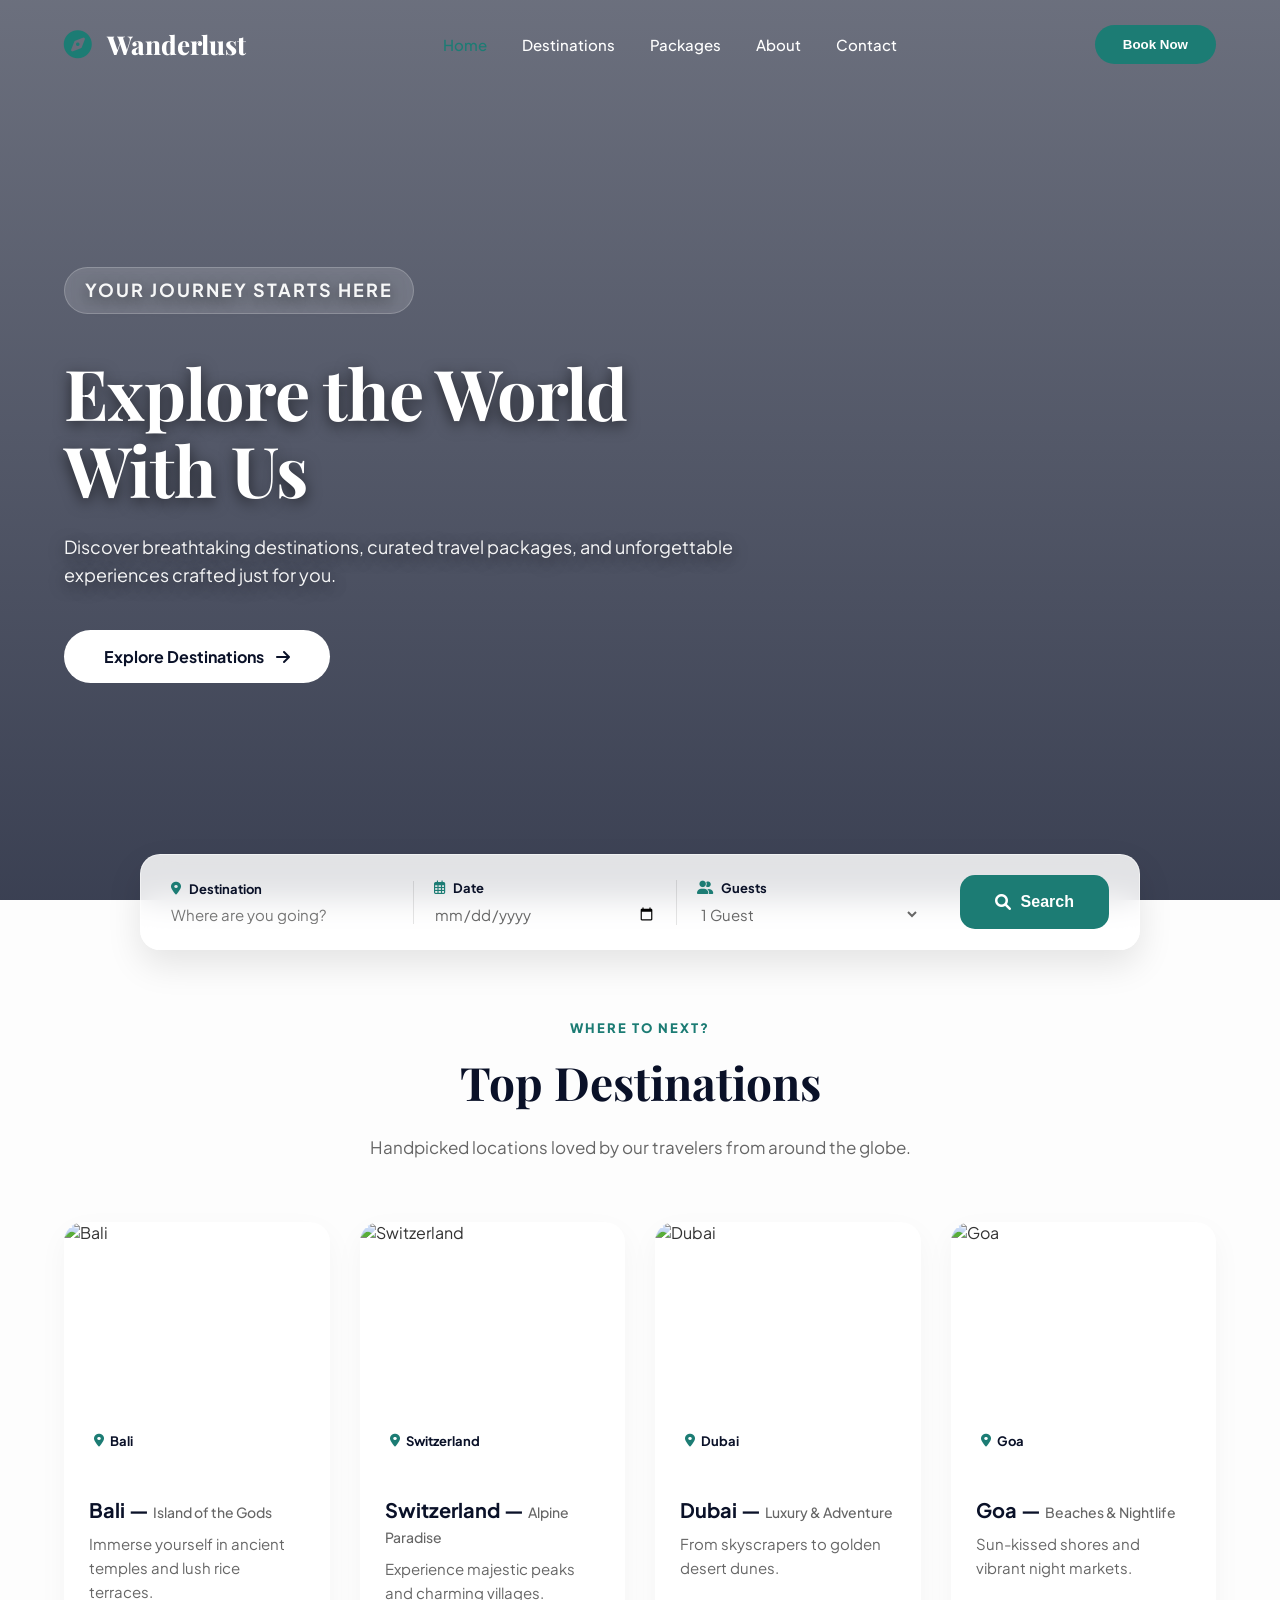
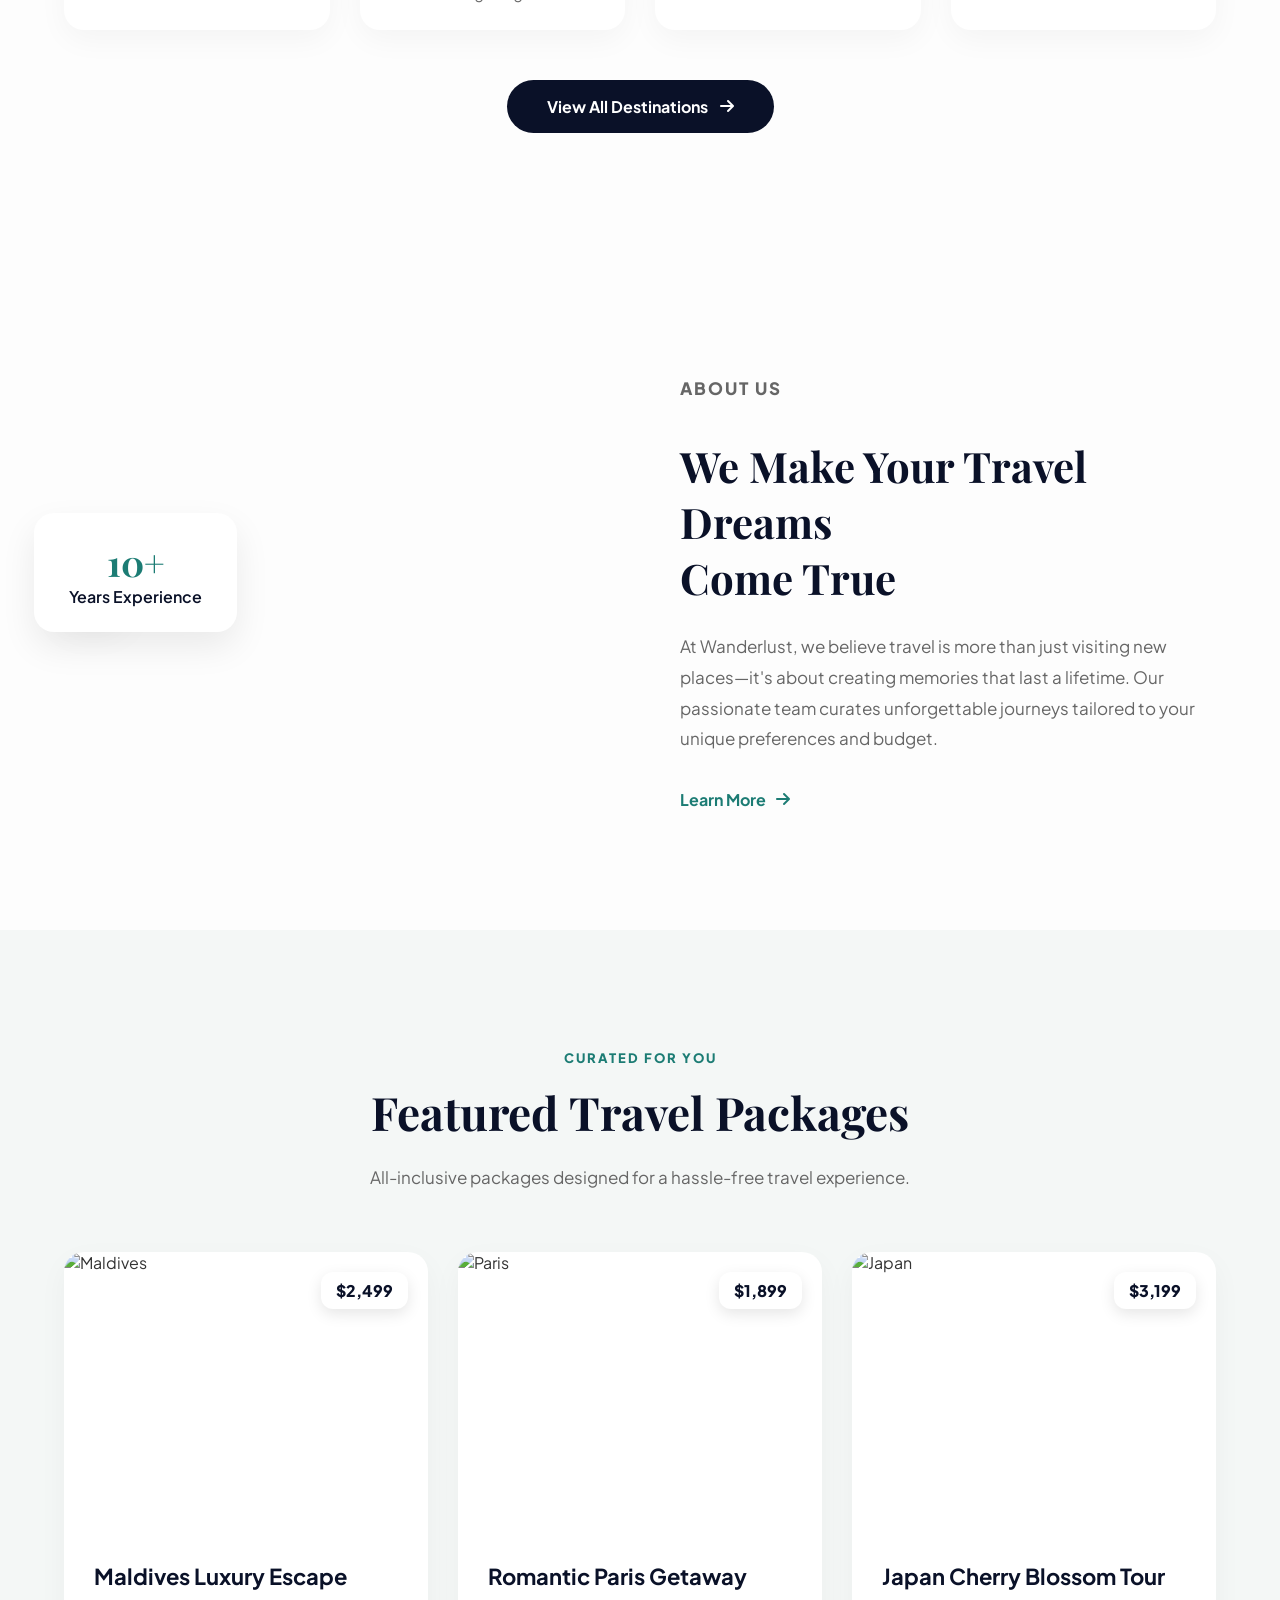
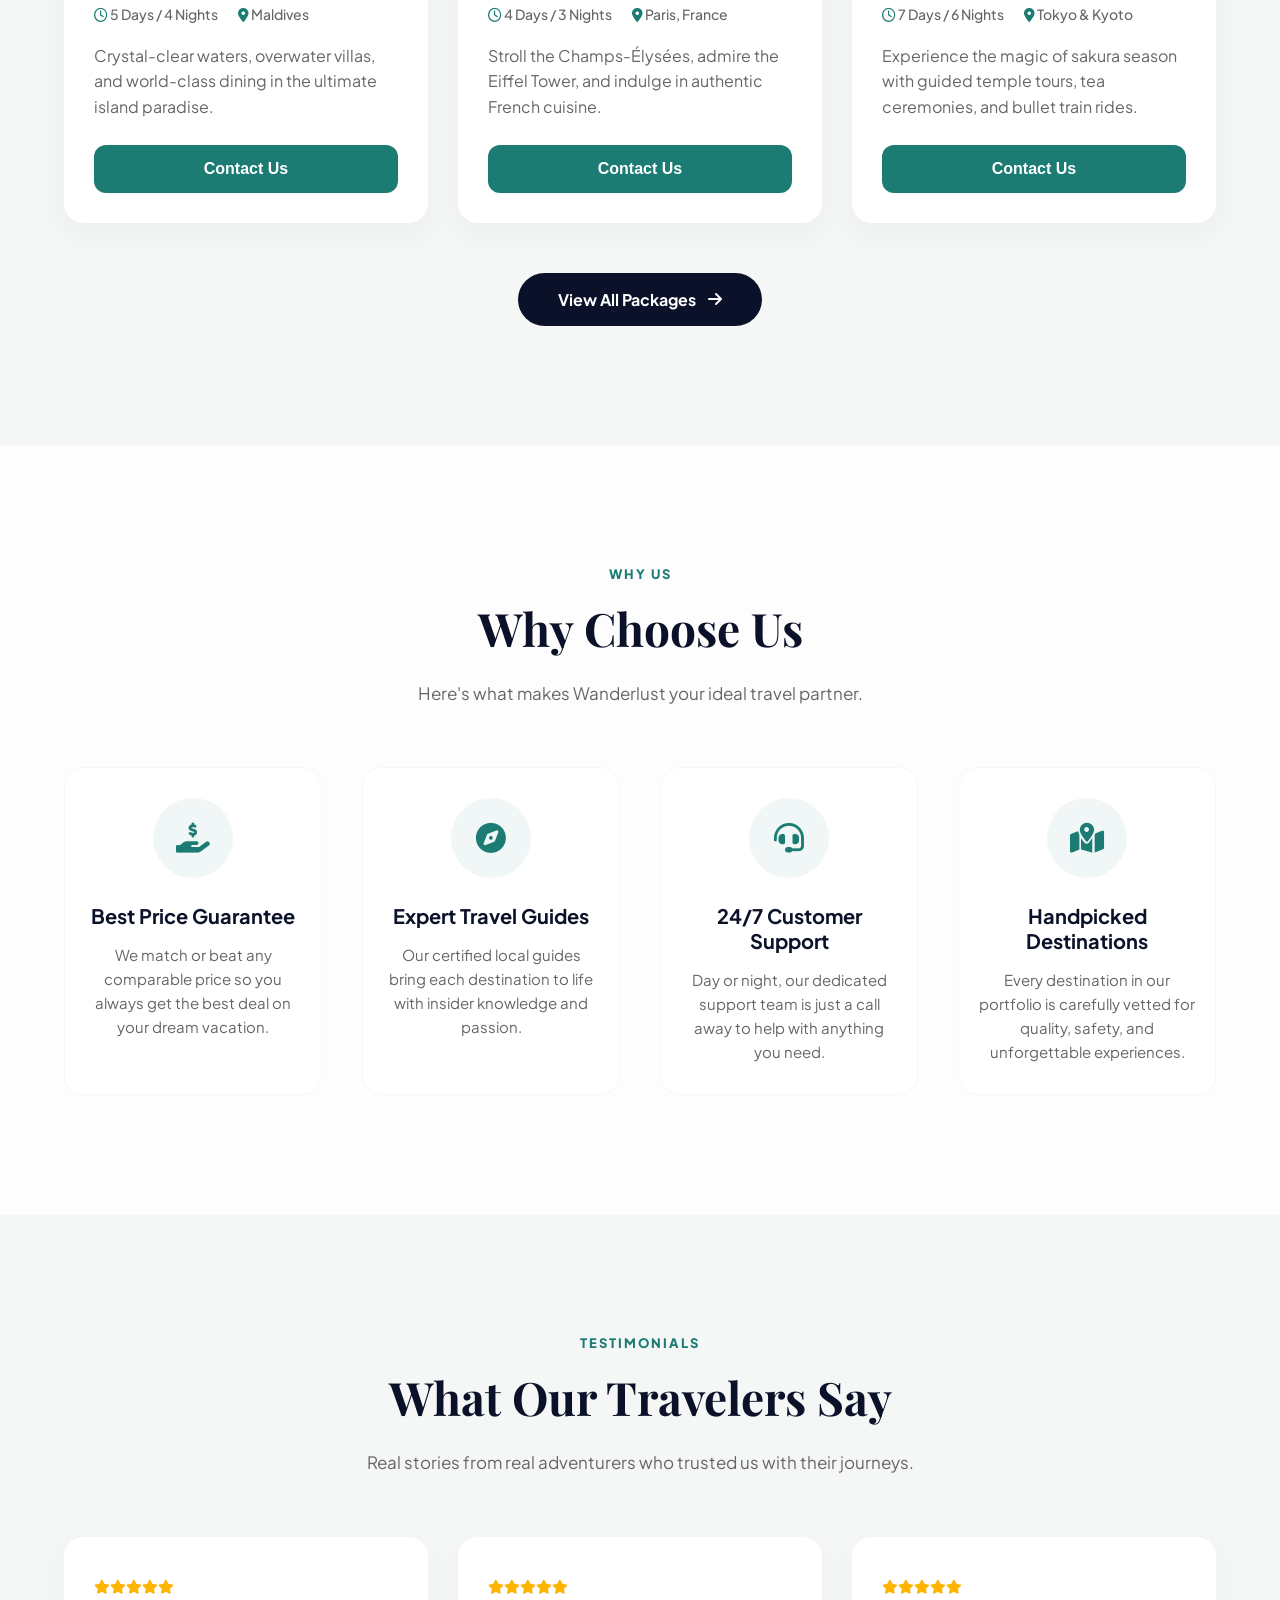
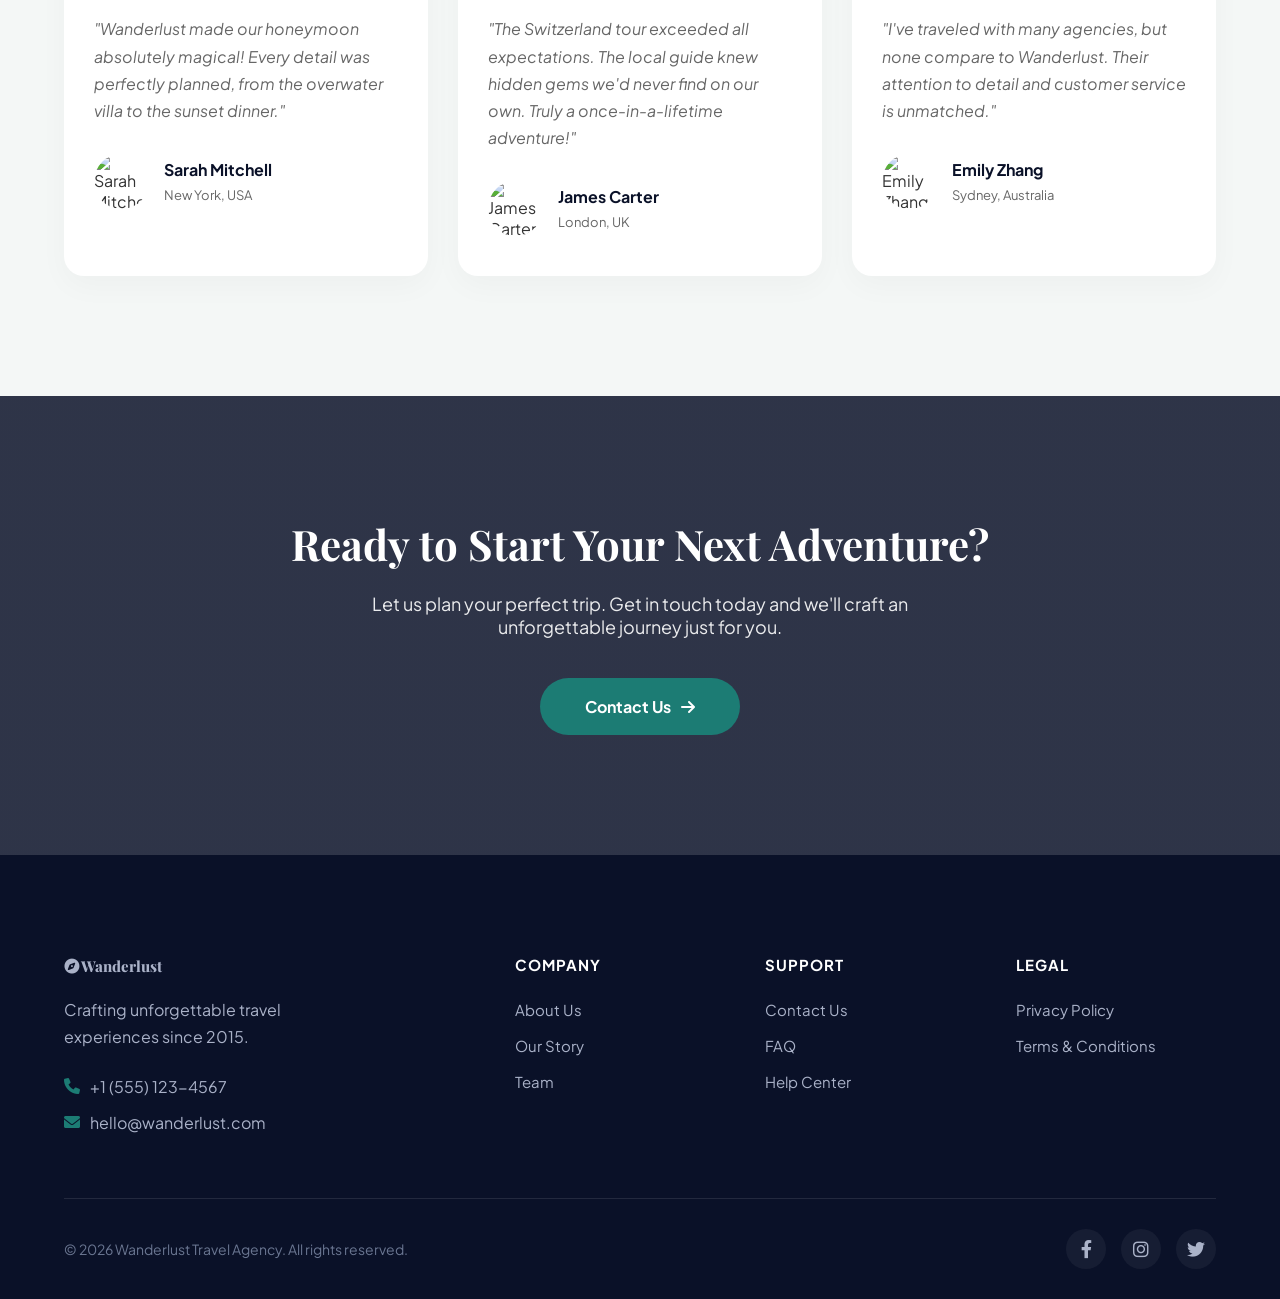
==== commit 857b7ca7: "Add files via upload" ====
--- a/index.html
+++ b/index.html
@@ -11,12 +11,15 @@
 
     <nav class="navbar" id="navbar">
         <div class="container">
-            <div class="logo">🌍 Wanderlust</div>
+            <a href="index.html" class="logo" style="text-decoration: none;">
+                <i class="fas fa-compass" style="color: var(--primary-teal); font-size: 28px; margin-right: 5px;"></i> Wanderlust
+            </a>
+            
             <ul class="nav-links">
-                <li><a href="index.html">Home</a></li>
+                <li><a href="index.html" style="color: var(--primary-teal);">Home</a></li>
                 <li><a href="destinations.html">Destinations</a></li>
-                <li><a href="index.html#packages">Packages</a></li>
-                <li><a href="index.html#about">About</a></li>
+                <li><a href="packages.html">Packages</a></li>
+                <li><a href="about.html">About</a></li>
                 <li><a href="contact.html">Contact</a></li>
             </ul>
             <div class="nav-actions">
@@ -143,7 +146,7 @@
                 <p class="section-tag">ABOUT US</p>
                 <h2>We Make Your Travel Dreams <br> Come True</h2>
                 <p>At Wanderlust, we believe travel is more than just visiting new places—it's about creating memories that last a lifetime. Our passionate team curates unforgettable journeys tailored to your unique preferences and budget.</p>
-                <a href="#" class="learn-more">Learn More <i class="fas fa-arrow-right"></i></a>
+                <a href="about.html" class="learn-more">Learn More <i class="fas fa-arrow-right"></i></a>
             </div>
         </div>
     </section>
@@ -204,6 +207,10 @@
                         <button class="contact-btn magnetic-btn">Contact Us</button>
                     </div>
                 </div>
+            </div>
+            
+            <div style="text-align: center; margin-top: 50px;" class="fade-up">
+                <a href="packages.html" class="explore-btn magnetic-btn" style="background: var(--dark-navy); color: var(--white);">View All Packages <i class="fas fa-arrow-right"></i></a>
             </div>
         </div>
     </section>
@@ -318,7 +325,9 @@
         <div class="container">
             <div class="footer-grid">
                 <div class="footer-col">
-                    <div class="footer-logo"><i class="fas fa-globe"></i> Wanderlust</div>
+                    <a href="index.html" class="footer-logo" style="text-decoration: none; display: inline-block; margin-bottom: 20px;">
+                        <i class="fas fa-compass"></i> Wanderlust
+                    </a>
                     <p class="footer-about">Crafting unforgettable travel experiences since 2015.</p>
                     <ul class="contact-info">
                         <li><i class="fas fa-phone"></i> +1 (555) 123-4567</li>
@@ -328,17 +337,17 @@
                 <div class="footer-col">
                     <h4>COMPANY</h4>
                     <ul>
-                        <li><a href="index.html#about">About Us</a></li>
-                        <li><a href="#">Our Story</a></li>
-                        <li><a href="#">Team</a></li>
+                        <li><a href="about.html">About Us</a></li>
+                        <li><a href="about.html">Our Story</a></li>
+                        <li><a href="about.html">Team</a></li>
                     </ul>
                 </div>
                 <div class="footer-col">
                     <h4>SUPPORT</h4>
                     <ul>
                         <li><a href="contact.html">Contact Us</a></li>
-                        <li><a href="#">FAQ</a></li>
-                        <li><a href="#">Help Center</a></li>
+                        <li><a href="contact.html">FAQ</a></li>
+                        <li><a href="contact.html">Help Center</a></li>
                     </ul>
                 </div>
                 <div class="footer-col">
--- a/style.css
+++ b/style.css
@@ -44,7 +44,42 @@
 }
 
 /* =========================================
-   NAVBAR
+   ANIMATION CLASSES
+========================================= */
+.fade-up { 
+    opacity: 0; 
+    transform: translateY(40px); 
+    transition: opacity 0.8s ease-out, transform 0.8s ease-out; 
+}
+.fade-up.active { 
+    opacity: 1; 
+    transform: translateY(0); 
+}
+.reveal-text { 
+    opacity: 0; 
+    transform: translateY(20px); 
+    transition: opacity 0.8s cubic-bezier(0.25, 1, 0.5, 1), transform 0.8s cubic-bezier(0.25, 1, 0.5, 1); 
+}
+.reveal-text.active { 
+    opacity: 1; 
+    transform: translateY(0); 
+}
+.reveal-up { 
+    opacity: 0; 
+    transform: translate(-50%, 40px) !important; 
+    transition: opacity 1s ease-out, transform 1s ease-out; 
+}
+.reveal-up.active { 
+    opacity: 1; 
+    transform: translate(-50%, 0) !important; 
+}
+.delay-1 { transition-delay: 0.15s; }
+.delay-2 { transition-delay: 0.3s; }
+.delay-3 { transition-delay: 0.45s; }
+
+
+/* =========================================
+   NAVBAR & LOGOS
 ========================================= */
 .navbar { 
     position: fixed; 
@@ -77,6 +112,7 @@
     align-items: center; 
     gap: 10px; 
     transition: color 0.3s ease;
+    text-decoration: none; 
 }
 
 .navbar.scrolled .logo {
@@ -142,7 +178,7 @@
 }
 
 /* =========================================
-   HOME HERO SECTION & BOOKING BAR
+   HOME PAGE HERO & BOOKING BAR
 ========================================= */
 .hero {
     position: relative;
@@ -176,7 +212,8 @@
     left: 0;
     width: 100%;
     height: 100%;
-    background: linear-gradient(rgba(10, 17, 40, 0.4), rgba(10, 17, 40, 0.6));
+    /* UPDATE: Darkened gradient for better text contrast */
+    background: linear-gradient(rgba(10, 17, 40, 0.6), rgba(10, 17, 40, 0.8));
 }
 
 .hero-content {
@@ -187,6 +224,12 @@
 
 .hero-text-wrapper {
     max-width: 700px;
+}
+
+/* UPDATE: Added Text Shadow to make the hero text highly readable */
+.hero-text-wrapper h1, 
+.hero-text-wrapper p {
+    text-shadow: 0 4px 15px rgba(0, 0, 0, 0.6);
 }
 
 .tagline { 
@@ -201,6 +244,8 @@
     margin-bottom: 25px; 
     font-weight: 700; 
     border: 1px solid var(--glass-border);
+    /* Remove shadow for the pill badge itself */
+    text-shadow: none; 
 }
 
 .hero h1 { 
@@ -214,7 +259,7 @@
     font-size: 18px; 
     margin-bottom: 40px; 
     line-height: 1.6;
-    color: rgba(255, 255, 255, 0.9);
+    color: rgba(255, 255, 255, 0.95);
 }
 
 .explore-btn { 
@@ -228,6 +273,7 @@
     align-items: center; 
     gap: 12px; 
     transition: var(--transition-smooth);
+    text-shadow: none; /* No shadow on button text */
 }
 
 .explore-btn:hover {
@@ -314,7 +360,7 @@
 }
 
 /* =========================================
-   SHARED SECTION STYLES
+   SHARED SECTION FORMATTING
 ========================================= */
 section { padding: 120px 0; }
 
@@ -347,9 +393,12 @@
 }
 
 /* =========================================
-   MICRO-INTERACTIONS & CARDS (Home Page)
-========================================= */
-.grid, .package-grid { display: grid; gap: 30px; }
+   HOME: DESTINATIONS & MICRO-INTERACTIONS
+========================================= */
+.grid, .package-grid { 
+    display: grid; 
+    gap: 30px; 
+}
 .grid { grid-template-columns: repeat(4, 1fr); }
 .package-grid { grid-template-columns: repeat(3, 1fr); }
 
@@ -411,12 +460,16 @@
 .card-info p { font-size: 15px; color: var(--text-muted); line-height: 1.6; margin-top: 10px;}
 
 /* =========================================
-   ABOUT, PACKAGES, WHY US (Home Page)
+   HOME: ABOUT SECTION
 ========================================= */
 .about .container { display: flex; align-items: center; gap: 80px; }
 .about-img { flex: 1; position: relative; }
 .about-img img { width: 100%; border-radius: 20px; box-shadow: 0 20px 40px rgba(0,0,0,0.1); }
-.exp-box { position: absolute; bottom: -30px; left: -30px; background: var(--white); padding: 25px 35px; border-radius: 20px; text-align: center; box-shadow: 0 15px 35px rgba(0,0,0,0.08); }
+.exp-box { 
+    position: absolute; bottom: -30px; left: -30px; 
+    background: var(--white); padding: 25px 35px; border-radius: 20px; 
+    text-align: center; box-shadow: 0 15px 35px rgba(0,0,0,0.08); 
+}
 .exp-box h4 { font-size: 36px; color: var(--primary-teal); font-family: 'Playfair Display', serif; }
 .exp-box p { font-weight: 600; color: var(--dark-navy); }
 .about-text { flex: 1; }
@@ -426,26 +479,47 @@
 .learn-more { color: var(--primary-teal); font-weight: 700; text-decoration: none; display: flex; align-items: center; gap: 10px; font-size: 16px; transition: 0.3s; }
 .learn-more:hover { gap: 15px; }
 
+/* =========================================
+   HOME: PACKAGES SECTION
+========================================= */
 .packages { background-color: #f4f7f6; }
 .package-img { position: relative; height: 280px; }
 .package-img img { width: 100%; height: 100%; object-fit: cover; }
-.price-badge { position: absolute; top: 20px; right: 20px; background: var(--white); color: var(--dark-navy); padding: 8px 15px; border-radius: 12px; font-weight: 800; font-size: 16px; box-shadow: 0 5px 15px rgba(0,0,0,0.1); }
+.price-badge { 
+    position: absolute; top: 20px; right: 20px; 
+    background: var(--white); color: var(--dark-navy); padding: 8px 15px; 
+    border-radius: 12px; font-weight: 800; font-size: 16px; box-shadow: 0 5px 15px rgba(0,0,0,0.1); 
+}
 .package-info { padding: 30px; }
 .package-info h3 { font-size: 22px; color: var(--dark-navy); margin-bottom: 15px; }
 .package-info .meta { display: flex; gap: 20px; font-size: 14px; color: var(--text-muted); margin-bottom: 20px; font-weight: 500; }
 .package-info .meta i { color: var(--primary-teal); }
 .package-info p { color: var(--text-muted); line-height: 1.6; margin-bottom: 25px;}
-.contact-btn { width: 100%; background: var(--primary-teal); color: var(--white); border: none; padding: 15px; border-radius: 12px; font-weight: 700; font-size: 16px; cursor: pointer; transition: var(--transition-smooth); }
+.contact-btn { 
+    width: 100%; background: var(--primary-teal); color: var(--white); 
+    border: none; padding: 15px; border-radius: 12px; font-weight: 700; 
+    font-size: 16px; cursor: pointer; transition: var(--transition-smooth); 
+}
 .contact-btn:hover { background: var(--primary-dark); }
 
+/* =========================================
+   HOME: WHY US
+========================================= */
 .features-grid { display: grid; grid-template-columns: repeat(4, 1fr); gap: 40px; text-align: center; }
 .feature-item { padding: 30px 20px; background: var(--white); border-radius: 20px; transition: var(--transition-smooth); border: 1px solid rgba(0,0,0,0.03); }
 .feature-item:hover { transform: translateY(-10px); box-shadow: 0 15px 30px rgba(0,0,0,0.05); }
-.icon-box { width: 80px; height: 80px; background-color: #f0f7f6; color: var(--primary-teal); border-radius: 50%; display: flex; align-items: center; justify-content: center; margin: 0 auto 25px; font-size: 30px; transition: var(--transition-smooth); }
+.icon-box { 
+    width: 80px; height: 80px; background-color: #f0f7f6; color: var(--primary-teal); 
+    border-radius: 50%; display: flex; align-items: center; justify-content: center; 
+    margin: 0 auto 25px; font-size: 30px; transition: var(--transition-smooth); 
+}
 .feature-item:hover .icon-box { background-color: var(--primary-teal); color: var(--white); }
 .feature-item h3 { font-size: 20px; color: var(--dark-navy); margin-bottom: 15px; }
 .feature-item p { font-size: 15px; color: var(--text-muted); line-height: 1.6; }
 
+/* =========================================
+   HOME: TESTIMONIALS
+========================================= */
 .testimonials { background: #f4f7f6; }
 .testimonials-grid { display: grid; grid-template-columns: repeat(3, 1fr); gap: 30px; }
 .testimonial-card { background: var(--white); padding: 40px 30px; border-radius: 20px; box-shadow: 0 10px 30px rgba(0,0,0,0.03); }
@@ -456,6 +530,304 @@
 .user-details h4 { color: var(--dark-navy); font-size: 16px; margin-bottom: 3px; }
 .user-details span { color: var(--text-muted); font-size: 13px; }
 
+
+/* =========================================
+   DESTINATIONS PAGE STYLES
+========================================= */
+.dest-hero { 
+    position: relative; 
+    height: 60vh; 
+    min-height: 500px;
+    display: flex; 
+    align-items: center; 
+    justify-content: center; 
+    text-align: center; 
+    color: var(--white); 
+    overflow: hidden; 
+}
+.dest-hero-bg { position: absolute; inset: 0; z-index: -1; }
+.dest-hero-bg img { width: 100%; height: 100%; object-fit: cover; animation: slowZoom 25s linear infinite alternate; }
+@keyframes slowZoom { from { transform: scale(1); } to { transform: scale(1.15); } }
+
+.dest-hero-content { position: relative; z-index: 2; padding-top: 50px; }
+.dest-hero-content h1 { 
+    font-size: 65px; line-height: 1.1; margin-bottom: 20px;
+    text-shadow: 0 4px 15px rgba(0, 0, 0, 0.6);
+}
+.breadcrumbs { font-size: 14px; margin-bottom: 20px; text-transform: uppercase; letter-spacing: 2px; font-weight: 600; text-shadow: 0 2px 10px rgba(0,0,0,0.5); }
+.breadcrumbs a { color: var(--primary-teal); text-decoration: none; }
+.breadcrumbs span { color: rgba(255, 255, 255, 0.8); }
+
+.filter-bar-wrapper { position: sticky; top: 90px; z-index: 100; margin-top: -35px; margin-bottom: 50px; }
+.glass-filter-bar { 
+    background: rgba(255, 255, 255, 0.85); backdrop-filter: blur(15px); padding: 10px; 
+    border-radius: 40px; display: flex; justify-content: center; gap: 10px; 
+    box-shadow: 0 10px 30px rgba(0,0,0,0.08); border: 1px solid var(--glass-border); 
+    max-width: 600px; margin: 0 auto; flex-wrap: wrap; 
+}
+.filter-btn { 
+    padding: 12px 25px; border-radius: 30px; border: none; background: transparent; 
+    color: var(--text-muted); font-weight: 600; cursor: pointer; transition: 0.3s; font-size: 15px; 
+}
+.filter-btn:hover, .filter-btn.active { 
+    background: var(--primary-teal); color: var(--white); box-shadow: 0 5px 15px rgba(28, 124, 116, 0.3); 
+}
+
+.trending-spotlight { padding: 60px 0 100px; }
+.spotlight-grid { display: grid; gap: 60px; }
+.spotlight-card { 
+    display: flex; align-items: center; gap: 50px; background: var(--white); 
+    border-radius: 25px; padding: 25px; box-shadow: 0 15px 40px rgba(0,0,0,0.03); 
+}
+.spotlight-card.reverse { flex-direction: row-reverse; }
+.spotlight-img { flex: 1; height: 400px; border-radius: 20px; overflow: hidden; position: relative; }
+.spotlight-img img { width: 100%; height: 100%; object-fit: cover; transition: transform 0.8s ease; }
+.spotlight-card:hover .spotlight-img img { transform: scale(1.05); }
+
+.spotlight-info { flex: 1; padding: 20px; }
+.spotlight-info h3 { font-size: 38px; color: var(--dark-navy); margin-bottom: 20px; font-family: 'Playfair Display', serif; }
+.spotlight-info p { color: var(--text-muted); line-height: 1.8; margin-bottom: 25px; font-size: 16px; }
+.spotlight-highlights { list-style: none; margin-bottom: 35px; }
+.spotlight-highlights li { margin-bottom: 12px; color: var(--dark-navy); font-weight: 600; display: flex; align-items: center; gap: 12px; }
+.spotlight-highlights i { color: var(--primary-teal); font-size: 18px; }
+
+.bento-atlas { padding-top: 50px; }
+.bento-grid { display: grid; grid-template-columns: repeat(4, 1fr); grid-auto-rows: 280px; gap: 25px; }
+.bento-card { border-radius: 20px; overflow: hidden; position: relative; box-shadow: 0 10px 30px rgba(0,0,0,0.05); cursor: pointer; }
+.bento-card .card-img { height: 100%; width: 100%; }
+
+.bento-content { 
+    position: absolute; bottom: 0; left: 0; width: 100%; padding: 30px; 
+    background: linear-gradient(to top, rgba(10,17,40,0.95) 0%, rgba(10,17,40,0.5) 50%, transparent 100%); 
+    color: var(--white); transform: translateY(30px); transition: 0.4s cubic-bezier(0.25, 1, 0.5, 1); 
+    display: flex; flex-direction: column; justify-content: flex-end; height: 100%; z-index: 2; 
+}
+.bento-card:hover .bento-content { transform: translateY(0); }
+.bento-content h3 { font-size: 26px; font-family: 'Playfair Display', serif; margin-bottom: 8px; }
+.bento-content p { font-size: 15px; opacity: 0; transition: 0.4s; line-height: 1.5; color: rgba(255,255,255,0.8); }
+.bento-card:hover .bento-content p { opacity: 1; }
+.bento-content .badge { position: relative; bottom: auto; left: auto; display: inline-block; margin-bottom: 12px; align-self: flex-start; }
+.bento-content .view-btn { position: absolute; top: 30px; right: 30px; opacity: 0; background: var(--primary-teal); border-color: var(--primary-teal); }
+.bento-card:hover .bento-content .view-btn { opacity: 1; transform: translateY(0); }
+
+.bento-large { grid-column: span 2; grid-row: span 2; }
+.bento-large .bento-content h3 { font-size: 40px; }
+.bento-tall { grid-column: span 1; grid-row: span 2; }
+.bento-wide { grid-column: span 2; grid-row: span 1; }
+.bento-standard { grid-column: span 1; grid-row: span 1; }
+
+/* =========================================
+   PACKAGES PAGE STYLES
+========================================= */
+.packages-hero {
+    height: 50vh;
+    min-height: 400px;
+    background: linear-gradient(rgba(10, 17, 40, 0.6), rgba(10, 17, 40, 0.6)), url('https://images.unsplash.com/photo-1476514525535-07fb3b4ae5f1?q=80&w=2000&auto=format&fit=crop');
+    background-size: cover;
+    background-position: center;
+    background-attachment: fixed;
+    display: flex;
+    flex-direction: column;
+    justify-content: center;
+    align-items: center;
+    color: var(--white);
+    text-align: center;
+}
+.packages-hero h1 { 
+    font-size: 55px; font-weight: 800; margin-bottom: 15px; font-family: 'Playfair Display', serif;
+    text-shadow: 0 4px 15px rgba(0, 0, 0, 0.6);
+}
+.packages-hero p { font-size: 18px; font-weight: 500; opacity: 0.9; max-width: 600px; margin: 0 auto; line-height: 1.6; text-shadow: 0 4px 15px rgba(0, 0, 0, 0.6);}
+
+.packages-page-wrapper {
+    padding: 100px 0;
+    background-color: var(--light-bg);
+}
+.packages-container {
+    display: grid;
+    grid-template-columns: repeat(2, 1fr);
+    gap: 40px;
+    max-width: 1200px;
+    margin: 0 auto;
+    padding: 0 20px;
+}
+
+.detailed-package-card {
+    background: var(--white);
+    border-radius: 20px;
+    display: flex;
+    overflow: hidden;
+    box-shadow: 0 10px 30px rgba(0,0,0,0.04);
+    border: 1px solid rgba(0,0,0,0.03);
+    transition: var(--transition-smooth);
+}
+.detailed-package-card:hover { 
+    transform: translateY(-10px); 
+    box-shadow: 0 20px 40px rgba(0,0,0,0.08);
+}
+
+.detailed-package-card .card-image { width: 42%; position: relative; overflow: hidden;}
+.detailed-package-card .card-image img { width: 100%; height: 100%; object-fit: cover; transition: transform 0.8s ease;}
+.detailed-package-card:hover .card-image img { transform: scale(1.08); }
+
+.detailed-package-card .card-content {
+    width: 58%;
+    padding: 30px;
+    display: flex;
+    flex-direction: column;
+}
+
+.detailed-package-card .card-content h2 { 
+    font-size: 22px; color: var(--dark-navy); margin-bottom: 10px; font-family: 'Playfair Display', serif;
+}
+
+.detailed-package-card .meta-info {
+    display: flex; gap: 15px; font-size: 14px; color: var(--text-muted); margin-bottom: 25px; font-weight: 500;
+}
+.detailed-package-card .meta-info span i { color: var(--primary-teal); margin-right: 5px;}
+
+.list-container { display: flex; justify-content: space-between; margin-bottom: 20px; gap: 10px; }
+.list-section h4 { font-size: 12px; text-transform: uppercase; color: var(--text-muted); letter-spacing: 1px; margin-bottom: 10px; font-weight: 700; }
+.list-section ul { list-style: none; font-size: 14px; color: var(--text-main); }
+.list-section li { margin-bottom: 8px; display: flex; align-items: center; gap: 8px; }
+
+.includes li i { color: #2ecc71; font-size: 13px;}
+.excludes li i { color: #e74c3c; font-size: 13px;}
+
+.detailed-package-card .card-footer {
+    margin-top: auto; display: flex; justify-content: space-between; align-items: flex-end; padding-top: 20px; border-top: 1px solid rgba(0,0,0,0.05);
+}
+
+.detailed-package-card .price-tag { font-size: 12px; color: var(--text-muted); font-weight: 600; text-transform: uppercase; letter-spacing: 0.5px;}
+.detailed-package-card .price-tag span {
+    display: block; font-size: 22px; font-weight: 800; color: var(--primary-teal); margin-top: 4px; font-family: 'Playfair Display', serif; text-transform: none; letter-spacing: 0;
+}
+
+.book-pkg-btn {
+    background: var(--dark-navy); color: var(--white); padding: 12px 20px; border-radius: 12px; text-decoration: none; font-size: 14px; font-weight: 700; text-align: center; transition: var(--transition-smooth);
+}
+.book-pkg-btn:hover { background: var(--primary-teal); }
+
+/* =========================================
+   ABOUT PAGE STYLES
+========================================= */
+.about-hero {
+    height: 60vh;
+    background: linear-gradient(rgba(0,0,0,0.5), rgba(0,0,0,0.5)), url('https://images.unsplash.com/photo-1469854523086-cc02fe5d8800?q=80&w=2000&auto=format&fit=crop');
+    background-size: cover;
+    background-position: center;
+    display: flex;
+    flex-direction: column;
+    justify-content: center;
+    align-items: center;
+    color: var(--white);
+    text-align: center;
+    margin-top: 0;
+}
+.about-hero h1 { 
+    font-size: 55px; font-weight: 800; margin-bottom: 10px; font-family: 'Playfair Display', serif;
+    text-shadow: 0 4px 15px rgba(0, 0, 0, 0.6);
+}
+.about-hero p { font-size: 18px; font-weight: 500; opacity: 0.9; text-shadow: 0 4px 15px rgba(0, 0, 0, 0.6);}
+
+.who-we-are { padding: 100px 20px; text-align: center; max-width: 1200px; margin: 0 auto; }
+.who-we-are h2 { font-size: 42px; margin-bottom: 20px; color: var(--dark-navy); font-family: 'Playfair Display', serif; }
+.who-we-are .sub-desc { color: var(--text-muted); font-size: 17px; max-width: 800px; margin: 0 auto 60px auto; line-height: 1.8; }
+
+.mission-grid { display: grid; grid-template-columns: repeat(3, 1fr); gap: 30px; }
+.mission-card { background: var(--white); padding: 30px; border-radius: 20px; box-shadow: 0 10px 30px rgba(0,0,0,0.04); text-align: left; border: 1px solid rgba(0,0,0,0.03); transition: var(--transition-smooth); }
+.mission-card:hover { transform: translateY(-10px); box-shadow: 0 20px 40px rgba(0,0,0,0.08); }
+.mission-card img { width: 100%; height: 200px; object-fit: cover; border-radius: 12px; margin-bottom: 25px; }
+.mission-card h3 { color: var(--primary-teal); margin-bottom: 15px; font-size: 22px; font-weight: 700; font-family: 'Playfair Display', serif;}
+.mission-card ul { list-style: none; color: var(--text-muted); font-size: 15px; }
+.mission-card ul li { margin-bottom: 12px; display: flex; align-items: flex-start; gap: 10px; line-height: 1.5; }
+.mission-card ul li::before { content: "•"; color: var(--primary-teal); font-weight: bold; font-size: 18px;}
+
+.team-section { padding: 100px 20px; background-color: #f4f7f6; text-align: center; }
+.team-section h2 { font-size: 42px; color: var(--dark-navy); font-family: 'Playfair Display', serif; margin-bottom: 10px;}
+.team-section > p { color: var(--text-muted); font-size: 17px;}
+.team-grid { display: grid; grid-template-columns: repeat(3, 1fr); gap: 30px; max-width: 1100px; margin: 50px auto 0; }
+.team-card { background: var(--white); padding: 40px 20px; border-radius: 24px; box-shadow: 0 10px 30px rgba(0,0,0,0.03); transition: var(--transition-smooth); }
+.team-card:hover { transform: translateY(-10px); box-shadow: 0 20px 40px rgba(0,0,0,0.08); }
+.team-card img { width: 140px; height: 140px; border-radius: 50%; object-fit: cover; margin-bottom: 20px; border: 4px solid #f0f7f6; }
+.team-card h3 { font-size: 22px; margin-bottom: 5px; color: var(--dark-navy); font-family: 'Playfair Display', serif;}
+.team-card p { font-size: 14px; color: var(--primary-teal); font-weight: 700; text-transform: uppercase; letter-spacing: 1px; }
+
+.recognize-section { padding: 100px 20px; text-align: center; background: var(--white); }
+.recognize-section h2 { margin-bottom: 60px; font-size: 38px; color: var(--dark-navy); font-family: 'Playfair Display', serif; }
+.cert-grid { display: flex; justify-content: center; gap: 100px; flex-wrap: wrap; }
+.cert-item { display: flex; flex-direction: column; align-items: center; gap: 15px; transition: var(--transition-smooth); }
+.cert-item:hover { transform: translateY(-5px); }
+.cert-item i { font-size: 50px; color: var(--primary-teal); }
+.cert-item span { font-size: 16px; font-weight: 600; color: var(--text-muted); }
+
+
+/* =========================================
+   CONTACT PAGE STYLES
+========================================= */
+.contact-hero {
+    position: relative;
+    height: 50vh;
+    min-height: 400px;
+    display: flex;
+    align-items: center;
+    justify-content: center;
+    color: var(--white);
+    overflow: hidden;
+}
+.contact-hero-bg { position: absolute; inset: 0; z-index: -1; }
+.contact-hero-bg img { width: 100%; height: 100%; object-fit: cover; }
+.contact-hero-content { position: relative; z-index: 2; padding-top: 50px; }
+.contact-hero-content h1 { 
+    font-size: 55px; line-height: 1.1; margin-bottom: 10px; 
+    text-shadow: 0 4px 15px rgba(0, 0, 0, 0.6);
+}
+.text-center { text-align: center; }
+
+.quick-contact { padding: 80px 0 40px; }
+.contact-cards-grid { display: grid; grid-template-columns: repeat(3, 1fr); gap: 30px; margin-top: -120px; position: relative; z-index: 10; }
+.contact-info-card { background: var(--white); padding: 40px 30px; border-radius: 20px; text-align: center; box-shadow: 0 15px 35px rgba(0,0,0,0.05); transition: var(--transition-smooth); border: 1px solid rgba(0,0,0,0.02); }
+.contact-info-card:hover { transform: translateY(-10px); box-shadow: 0 20px 40px rgba(0,0,0,0.08); }
+.contact-info-card .card-icon { width: 70px; height: 70px; background: #f0f7f6; color: var(--primary-teal); border-radius: 50%; display: flex; align-items: center; justify-content: center; font-size: 24px; margin: 0 auto 20px; transition: var(--transition-smooth); }
+.contact-info-card:hover .card-icon { background: var(--primary-teal); color: var(--white); }
+.contact-info-card h3 { font-size: 22px; color: var(--dark-navy); margin-bottom: 10px; }
+.contact-info-card p { color: var(--text-muted); font-size: 15px; margin-bottom: 20px; line-height: 1.6; }
+.contact-link { color: var(--primary-teal); font-weight: 700; text-decoration: none; font-size: 16px; display: inline-block; }
+.contact-link:hover { text-decoration: underline; }
+
+.contact-form-section { padding: 60px 0 100px; }
+.form-wrapper { display: flex; gap: 60px; background: var(--white); border-radius: 30px; overflow: hidden; box-shadow: 0 20px 50px rgba(0,0,0,0.04); border: 1px solid rgba(0,0,0,0.02); }
+.form-content { flex: 1.2; padding: 60px; }
+.form-image { flex: 0.8; position: relative; min-height: 100%; }
+.form-image img { width: 100%; height: 100%; object-fit: cover; }
+
+.image-overlay-card { position: absolute; bottom: 40px; left: 40px; right: 40px; background: rgba(255, 255, 255, 0.9); backdrop-filter: blur(10px); padding: 20px; border-radius: 15px; display: flex; align-items: center; gap: 15px; box-shadow: 0 10px 30px rgba(0,0,0,0.1); }
+.image-overlay-card .avatar img { width: 50px; height: 50px; border-radius: 50%; }
+.image-overlay-card h4 { color: var(--dark-navy); font-size: 15px; margin-bottom: 3px; }
+.image-overlay-card p { color: var(--text-muted); font-size: 13px; margin: 0; }
+
+.smart-contact-form { display: flex; flex-direction: column; gap: 25px; }
+.form-row { display: flex; gap: 25px; }
+.input-container { display: flex; flex-direction: column; gap: 8px; flex: 1; }
+.input-container label { font-size: 14px; font-weight: 600; color: var(--dark-navy); }
+.input-container input, .input-container select, .input-container textarea { width: 100%; padding: 16px 20px; border: 1px solid rgba(0,0,0,0.1); border-radius: 12px; font-family: inherit; font-size: 15px; color: var(--text-main); background: #fafafa; transition: var(--transition-smooth); outline: none; }
+.input-container input:focus, .input-container select:focus, .input-container textarea:focus { border-color: var(--primary-teal); background: var(--white); box-shadow: 0 0 0 4px rgba(28, 124, 116, 0.1); }
+.submit-btn { background: var(--primary-teal); color: var(--white); border: none; padding: 18px 40px; border-radius: 30px; font-size: 16px; font-weight: 700; cursor: pointer; display: inline-flex; align-items: center; gap: 10px; justify-content: center; width: max-content; transition: var(--transition-smooth); margin-top: 10px; }
+.submit-btn:hover { background: var(--primary-dark); transform: translateY(-3px); box-shadow: 0 10px 20px rgba(28, 124, 116, 0.2); }
+
+.faq-section { background: #f4f7f6; padding: 100px 0; }
+.faq-container { max-width: 800px; margin: 0 auto; display: flex; flex-direction: column; gap: 15px; }
+.faq-item { background: var(--white); border-radius: 15px; overflow: hidden; box-shadow: 0 5px 15px rgba(0,0,0,0.03); transition: var(--transition-smooth); }
+.faq-question { width: 100%; text-align: left; padding: 25px 30px; background: none; border: none; font-size: 16px; font-weight: 700; color: var(--dark-navy); cursor: pointer; display: flex; justify-content: space-between; align-items: center; font-family: inherit; transition: var(--transition-smooth); }
+.faq-question i { color: var(--primary-teal); transition: transform 0.3s ease; }
+.faq-question:hover { color: var(--primary-teal); }
+.faq-answer { max-height: 0; overflow: hidden; transition: max-height 0.4s ease; background: var(--white); }
+.faq-answer p { padding: 0 30px 25px; color: var(--text-muted); line-height: 1.7; font-size: 15px; }
+
+.faq-item.active { box-shadow: 0 10px 30px rgba(0,0,0,0.08); }
+.faq-item.active .faq-question i { transform: rotate(45deg); color: #ff4d4d; }
+
+
 /* =========================================
    CTA & FOOTER (Shared)
 ========================================= */
@@ -472,7 +844,12 @@
 
 .main-footer { background: var(--dark-navy); color: var(--white); padding: 100px 0 30px; }
 .footer-grid { display: grid; grid-template-columns: 2fr 1fr 1fr 1fr; gap: 50px; border-bottom: 1px solid rgba(255,255,255,0.1); padding-bottom: 50px; }
-.footer-logo { font-size: 26px; font-weight: 800; color: var(--white); margin-bottom: 25px; font-family: 'Playfair Display', serif; }
+.footer-logo { 
+    font-size: 26px; font-weight: 800; color: var(--white); margin-bottom: 25px; 
+    font-family: 'Playfair Display', serif; display: inline-block; 
+    text-decoration: none; transition: color 0.3s ease; 
+}
+.footer-logo:hover { color: var(--primary-teal); }
 .footer-about { color: #aab2c8; line-height: 1.7; margin-bottom: 25px; max-width: 300px;}
 .contact-info { list-style: none; color: #aab2c8; }
 .contact-info li { margin-bottom: 15px; display: flex; align-items: center; gap: 10px; }
@@ -484,164 +861,15 @@
 .footer-col a:hover { color: var(--primary-teal); padding-left: 5px; }
 .footer-bottom { display: flex; justify-content: space-between; align-items: center; padding-top: 30px; color: #6a7691; font-size: 14px; }
 .social-links { display: flex; gap: 15px; }
-.social-links a { color: #aab2c8; font-size: 18px; background: rgba(255,255,255,0.05); width: 40px; height: 40px; display: flex; align-items: center; justify-content: center; border-radius: 50%; transition: 0.3s; }
+.social-links a { background: rgba(255,255,255,0.05); width: 40px; height: 40px; display: flex; align-items: center; justify-content: center; border-radius: 50%; transition: 0.3s; color: #aab2c8; font-size: 18px; text-decoration: none; }
 .social-links a:hover { background: var(--primary-teal); color: var(--white); transform: translateY(-3px); }
 
-/* =========================================
-   ANIMATION CLASSES
-========================================= */
-.fade-up { opacity: 0; transform: translateY(40px); transition: opacity 0.8s ease-out, transform 0.8s ease-out; }
-.fade-up.active { opacity: 1; transform: translateY(0); }
-.reveal-text { opacity: 0; transform: translateY(20px); transition: opacity 0.8s cubic-bezier(0.25, 1, 0.5, 1), transform 0.8s cubic-bezier(0.25, 1, 0.5, 1); }
-.reveal-text.active { opacity: 1; transform: translateY(0); }
-.reveal-up { opacity: 0; transform: translate(-50%, 40px) !important; transition: opacity 1s ease-out, transform 1s ease-out; }
-.reveal-up.active { opacity: 1; transform: translate(-50%, 0) !important; }
-.delay-1 { transition-delay: 0.15s; }
-.delay-2 { transition-delay: 0.3s; }
-.delay-3 { transition-delay: 0.45s; }
-
-/* =========================================
-   DESTINATIONS PAGE STYLES
-========================================= */
-
-/* 1. Destinations Hero */
-.dest-hero { 
-    position: relative; 
-    height: 60vh; 
-    min-height: 500px;
-    display: flex; 
-    align-items: center; 
-    justify-content: center; 
-    text-align: center; 
-    color: var(--white); 
-    overflow: hidden; 
-}
-.dest-hero-bg { position: absolute; inset: 0; z-index: -1; }
-.dest-hero-bg img { width: 100%; height: 100%; object-fit: cover; animation: slowZoom 25s linear infinite alternate; }
-@keyframes slowZoom { from { transform: scale(1); } to { transform: scale(1.15); } }
-.dest-hero-content { position: relative; z-index: 2; padding-top: 50px; }
-.dest-hero-content h1 { font-size: 65px; line-height: 1.1; margin-bottom: 20px;}
-.breadcrumbs { font-size: 14px; margin-bottom: 20px; text-transform: uppercase; letter-spacing: 2px; font-weight: 600; }
-.breadcrumbs a { color: var(--primary-teal); text-decoration: none; }
-.breadcrumbs span { color: rgba(255, 255, 255, 0.8); }
-
-/* 2. Glass Filter Bar */
-.filter-bar-wrapper { position: sticky; top: 90px; z-index: 100; margin-top: -35px; margin-bottom: 50px; }
-.glass-filter-bar { background: rgba(255, 255, 255, 0.85); backdrop-filter: blur(15px); padding: 10px; border-radius: 40px; display: flex; justify-content: center; gap: 10px; box-shadow: 0 10px 30px rgba(0,0,0,0.08); border: 1px solid var(--glass-border); max-width: 600px; margin: 0 auto; flex-wrap: wrap; }
-.filter-btn { padding: 12px 25px; border-radius: 30px; border: none; background: transparent; color: var(--text-muted); font-weight: 600; cursor: pointer; transition: 0.3s; font-size: 15px; }
-.filter-btn:hover, .filter-btn.active { background: var(--primary-teal); color: var(--white); box-shadow: 0 5px 15px rgba(28, 124, 116, 0.3); }
-
-/* 3. Trending Spotlight */
-.trending-spotlight { padding: 60px 0 100px; }
-.spotlight-grid { display: grid; gap: 60px; }
-.spotlight-card { display: flex; align-items: center; gap: 50px; background: var(--white); border-radius: 25px; padding: 25px; box-shadow: 0 15px 40px rgba(0,0,0,0.03); }
-.spotlight-card.reverse { flex-direction: row-reverse; }
-.spotlight-img { flex: 1; height: 400px; border-radius: 20px; overflow: hidden; position: relative; }
-.spotlight-img img { width: 100%; height: 100%; object-fit: cover; transition: transform 0.8s ease; }
-.spotlight-card:hover .spotlight-img img { transform: scale(1.05); }
-.spotlight-info { flex: 1; padding: 20px; }
-.spotlight-info h3 { font-size: 38px; color: var(--dark-navy); margin-bottom: 20px; font-family: 'Playfair Display', serif; }
-.spotlight-info p { color: var(--text-muted); line-height: 1.8; margin-bottom: 25px; font-size: 16px; }
-.spotlight-highlights { list-style: none; margin-bottom: 35px; }
-.spotlight-highlights li { margin-bottom: 12px; color: var(--dark-navy); font-weight: 600; display: flex; align-items: center; gap: 12px; }
-.spotlight-highlights i { color: var(--primary-teal); font-size: 18px; }
-
-/* 4. The Atlas (Bento Grid) */
-.bento-atlas { padding-top: 50px; }
-.bento-grid { display: grid; grid-template-columns: repeat(4, 1fr); grid-auto-rows: 280px; gap: 25px; }
-.bento-card { border-radius: 20px; overflow: hidden; position: relative; box-shadow: 0 10px 30px rgba(0,0,0,0.05); cursor: pointer; }
-.bento-card .card-img { height: 100%; width: 100%; }
-.bento-content { position: absolute; bottom: 0; left: 0; width: 100%; padding: 30px; background: linear-gradient(to top, rgba(10,17,40,0.95) 0%, rgba(10,17,40,0.5) 50%, transparent 100%); color: var(--white); transform: translateY(30px); transition: 0.4s cubic-bezier(0.25, 1, 0.5, 1); display: flex; flex-direction: column; justify-content: flex-end; height: 100%; z-index: 2; }
-.bento-card:hover .bento-content { transform: translateY(0); }
-.bento-content h3 { font-size: 26px; font-family: 'Playfair Display', serif; margin-bottom: 8px; }
-.bento-content p { font-size: 15px; opacity: 0; transition: 0.4s; line-height: 1.5; color: rgba(255,255,255,0.8); }
-.bento-card:hover .bento-content p { opacity: 1; }
-.bento-content .badge { position: relative; bottom: auto; left: auto; display: inline-block; margin-bottom: 12px; align-self: flex-start; }
-.bento-content .view-btn { position: absolute; top: 30px; right: 30px; opacity: 0; background: var(--primary-teal); border-color: var(--primary-teal); }
-.bento-card:hover .bento-content .view-btn { opacity: 1; transform: translateY(0); }
-
-/* Bento Sizes */
-.bento-large { grid-column: span 2; grid-row: span 2; }
-.bento-large .bento-content h3 { font-size: 40px; }
-.bento-tall { grid-column: span 1; grid-row: span 2; }
-.bento-wide { grid-column: span 2; grid-row: span 1; }
-.bento-standard { grid-column: span 1; grid-row: span 1; }
-
-
-/* =========================================
-   NEW: CONTACT PAGE STYLES
-========================================= */
-
-/* 1. Contact Hero */
-.contact-hero {
-    position: relative;
-    height: 50vh;
-    min-height: 400px;
-    display: flex;
-    align-items: center;
-    justify-content: center;
-    color: var(--white);
-    overflow: hidden;
-}
-.contact-hero-bg { position: absolute; inset: 0; z-index: -1; }
-.contact-hero-bg img { width: 100%; height: 100%; object-fit: cover; }
-.contact-hero-content { position: relative; z-index: 2; padding-top: 50px; }
-.contact-hero-content h1 { font-size: 55px; line-height: 1.1; margin-bottom: 10px; }
-.text-center { text-align: center; }
-
-/* 2. Quick Contact Cards */
-.quick-contact { padding: 80px 0 40px; }
-.contact-cards-grid { display: grid; grid-template-columns: repeat(3, 1fr); gap: 30px; margin-top: -120px; position: relative; z-index: 10; }
-.contact-info-card { background: var(--white); padding: 40px 30px; border-radius: 20px; text-align: center; box-shadow: 0 15px 35px rgba(0,0,0,0.05); transition: var(--transition-smooth); border: 1px solid rgba(0,0,0,0.02); }
-.contact-info-card:hover { transform: translateY(-10px); box-shadow: 0 20px 40px rgba(0,0,0,0.08); }
-.contact-info-card .card-icon { width: 70px; height: 70px; background: #f0f7f6; color: var(--primary-teal); border-radius: 50%; display: flex; align-items: center; justify-content: center; font-size: 24px; margin: 0 auto 20px; transition: var(--transition-smooth); }
-.contact-info-card:hover .card-icon { background: var(--primary-teal); color: var(--white); }
-.contact-info-card h3 { font-size: 22px; color: var(--dark-navy); margin-bottom: 10px; }
-.contact-info-card p { color: var(--text-muted); font-size: 15px; margin-bottom: 20px; line-height: 1.6; }
-.contact-link { color: var(--primary-teal); font-weight: 700; text-decoration: none; font-size: 16px; display: inline-block; }
-.contact-link:hover { text-decoration: underline; }
-
-/* 3. Smart Form & Image Layout */
-.contact-form-section { padding: 60px 0 100px; }
-.form-wrapper { display: flex; gap: 60px; background: var(--white); border-radius: 30px; overflow: hidden; box-shadow: 0 20px 50px rgba(0,0,0,0.04); border: 1px solid rgba(0,0,0,0.02); }
-.form-content { flex: 1.2; padding: 60px; }
-.form-image { flex: 0.8; position: relative; min-height: 100%; }
-.form-image img { width: 100%; height: 100%; object-fit: cover; }
-
-.image-overlay-card { position: absolute; bottom: 40px; left: 40px; right: 40px; background: rgba(255, 255, 255, 0.9); backdrop-filter: blur(10px); padding: 20px; border-radius: 15px; display: flex; align-items: center; gap: 15px; box-shadow: 0 10px 30px rgba(0,0,0,0.1); }
-.image-overlay-card .avatar img { width: 50px; height: 50px; border-radius: 50%; }
-.image-overlay-card h4 { color: var(--dark-navy); font-size: 15px; margin-bottom: 3px; }
-.image-overlay-card p { color: var(--text-muted); font-size: 13px; margin: 0; }
-
-.smart-contact-form { display: flex; flex-direction: column; gap: 25px; }
-.form-row { display: flex; gap: 25px; }
-.input-container { display: flex; flex-direction: column; gap: 8px; flex: 1; }
-.input-container label { font-size: 14px; font-weight: 600; color: var(--dark-navy); }
-.input-container input, .input-container select, .input-container textarea { width: 100%; padding: 16px 20px; border: 1px solid rgba(0,0,0,0.1); border-radius: 12px; font-family: inherit; font-size: 15px; color: var(--text-main); background: #fafafa; transition: var(--transition-smooth); outline: none; }
-.input-container input:focus, .input-container select:focus, .input-container textarea:focus { border-color: var(--primary-teal); background: var(--white); box-shadow: 0 0 0 4px rgba(28, 124, 116, 0.1); }
-.submit-btn { background: var(--primary-teal); color: var(--white); border: none; padding: 18px 40px; border-radius: 30px; font-size: 16px; font-weight: 700; cursor: pointer; display: inline-flex; align-items: center; gap: 10px; justify-content: center; width: max-content; transition: var(--transition-smooth); margin-top: 10px; }
-.submit-btn:hover { background: var(--primary-dark); transform: translateY(-3px); box-shadow: 0 10px 20px rgba(28, 124, 116, 0.2); }
-
-/* 4. FAQ Accordion */
-.faq-section { background: #f4f7f6; padding: 100px 0; }
-.faq-container { max-width: 800px; margin: 0 auto; display: flex; flex-direction: column; gap: 15px; }
-.faq-item { background: var(--white); border-radius: 15px; overflow: hidden; box-shadow: 0 5px 15px rgba(0,0,0,0.03); transition: var(--transition-smooth); }
-.faq-question { width: 100%; text-align: left; padding: 25px 30px; background: none; border: none; font-size: 16px; font-weight: 700; color: var(--dark-navy); cursor: pointer; display: flex; justify-content: space-between; align-items: center; font-family: inherit; transition: var(--transition-smooth); }
-.faq-question i { color: var(--primary-teal); transition: transform 0.3s ease; }
-.faq-question:hover { color: var(--primary-teal); }
-.faq-answer { max-height: 0; overflow: hidden; transition: max-height 0.4s ease; background: var(--white); }
-.faq-answer p { padding: 0 30px 25px; color: var(--text-muted); line-height: 1.7; font-size: 15px; }
-
-/* FAQ Active States (Toggled by JS) */
-.faq-item.active { box-shadow: 0 10px 30px rgba(0,0,0,0.08); }
-.faq-item.active .faq-question i { transform: rotate(45deg); color: #ff4d4d; }
-
-
-/* =========================================
-   RESPONSIVE DESIGN (Updated for all pages)
+
+/* =========================================
+   RESPONSIVE DESIGN (All Pages)
 ========================================= */
 @media (max-width: 1024px) {
-    /* Home Adjustments */
+    /* Home */
     .grid { grid-template-columns: repeat(2, 1fr); }
     .features-grid { grid-template-columns: repeat(2, 1fr); }
     .about .container { flex-direction: column; text-align: center; gap: 50px; }
@@ -650,35 +878,47 @@
     .input-group { border-right: none; border-bottom: 1px solid rgba(0,0,0,0.1); padding-bottom: 15px; margin-bottom: 5px; min-width: 45%; }
     .input-group:nth-child(3) { border-bottom: none; }
     
-    /* Destinations Adjustments */
+    /* Destinations */
     .spotlight-card, .spotlight-card.reverse { flex-direction: column; gap: 20px; }
     .spotlight-img { width: 100%; height: 300px; }
     .bento-grid { grid-template-columns: repeat(2, 1fr); }
     .bento-large, .bento-wide { grid-column: span 2; }
     .bento-tall, .bento-standard { grid-column: span 1; }
 
-    /* Contact Adjustments */
+    /* Contact */
     .contact-cards-grid { gap: 20px; }
     .form-content { padding: 40px; }
+
+    /* About */
+    .mission-grid, .team-grid { grid-template-columns: 1fr; }
+    .cert-grid { flex-direction: column; gap: 50px; }
+    .about-hero h1 { font-size: 44px; }
+
+    /* Packages */
+    .packages-container { grid-template-columns: 1fr; max-width: 800px;}
 }
 
 @media (max-width: 768px) {
-    /* Home Adjustments */
+    /* Navbar Toggle */
     .nav-links, .book-btn { display: none; }
     .menu-toggle { display: block; }
+    
+    /* Shared Heroes */
     .hero h1, .dest-hero-content h1, .contact-hero h1 { font-size: 44px; }
+    
+    /* Home */
     .package-grid, .testimonials-grid { grid-template-columns: 1fr; }
     .footer-grid { grid-template-columns: repeat(2, 1fr); }
     .input-group { min-width: 100%; }
     .booking-widget-container { bottom: -120px; }
     section { padding: 80px 0; }
     
-    /* Destinations Adjustments */
+    /* Destinations */
     .bento-grid { grid-template-columns: 1fr; grid-auto-rows: auto; }
     .bento-large, .bento-wide, .bento-tall, .bento-standard { grid-column: span 1; grid-row: span 1; height: 300px; }
     .glass-filter-bar { border-radius: 20px; padding: 15px; }
 
-    /* Contact Adjustments */
+    /* Contact */
     .contact-cards-grid { grid-template-columns: 1fr; margin-top: -50px; }
     .form-wrapper { flex-direction: column; }
     .form-image { min-height: 300px; }
@@ -688,6 +928,11 @@
 
 @media (max-width: 600px) {
     .grid, .features-grid, .footer-grid { grid-template-columns: 1fr; }
-    .hero h1, .dest-hero-content h1, .contact-hero h1 { font-size: 36px; }
+    .hero h1, .dest-hero-content h1, .contact-hero h1, .packages-hero h1 { font-size: 36px; }
     .footer-bottom { flex-direction: column; gap: 20px; text-align: center; }
+
+    /* Packages */
+    .detailed-package-card { flex-direction: column; }
+    .detailed-package-card .card-image { width: 100%; height: 250px; }
+    .detailed-package-card .card-content { width: 100%; }
 }
